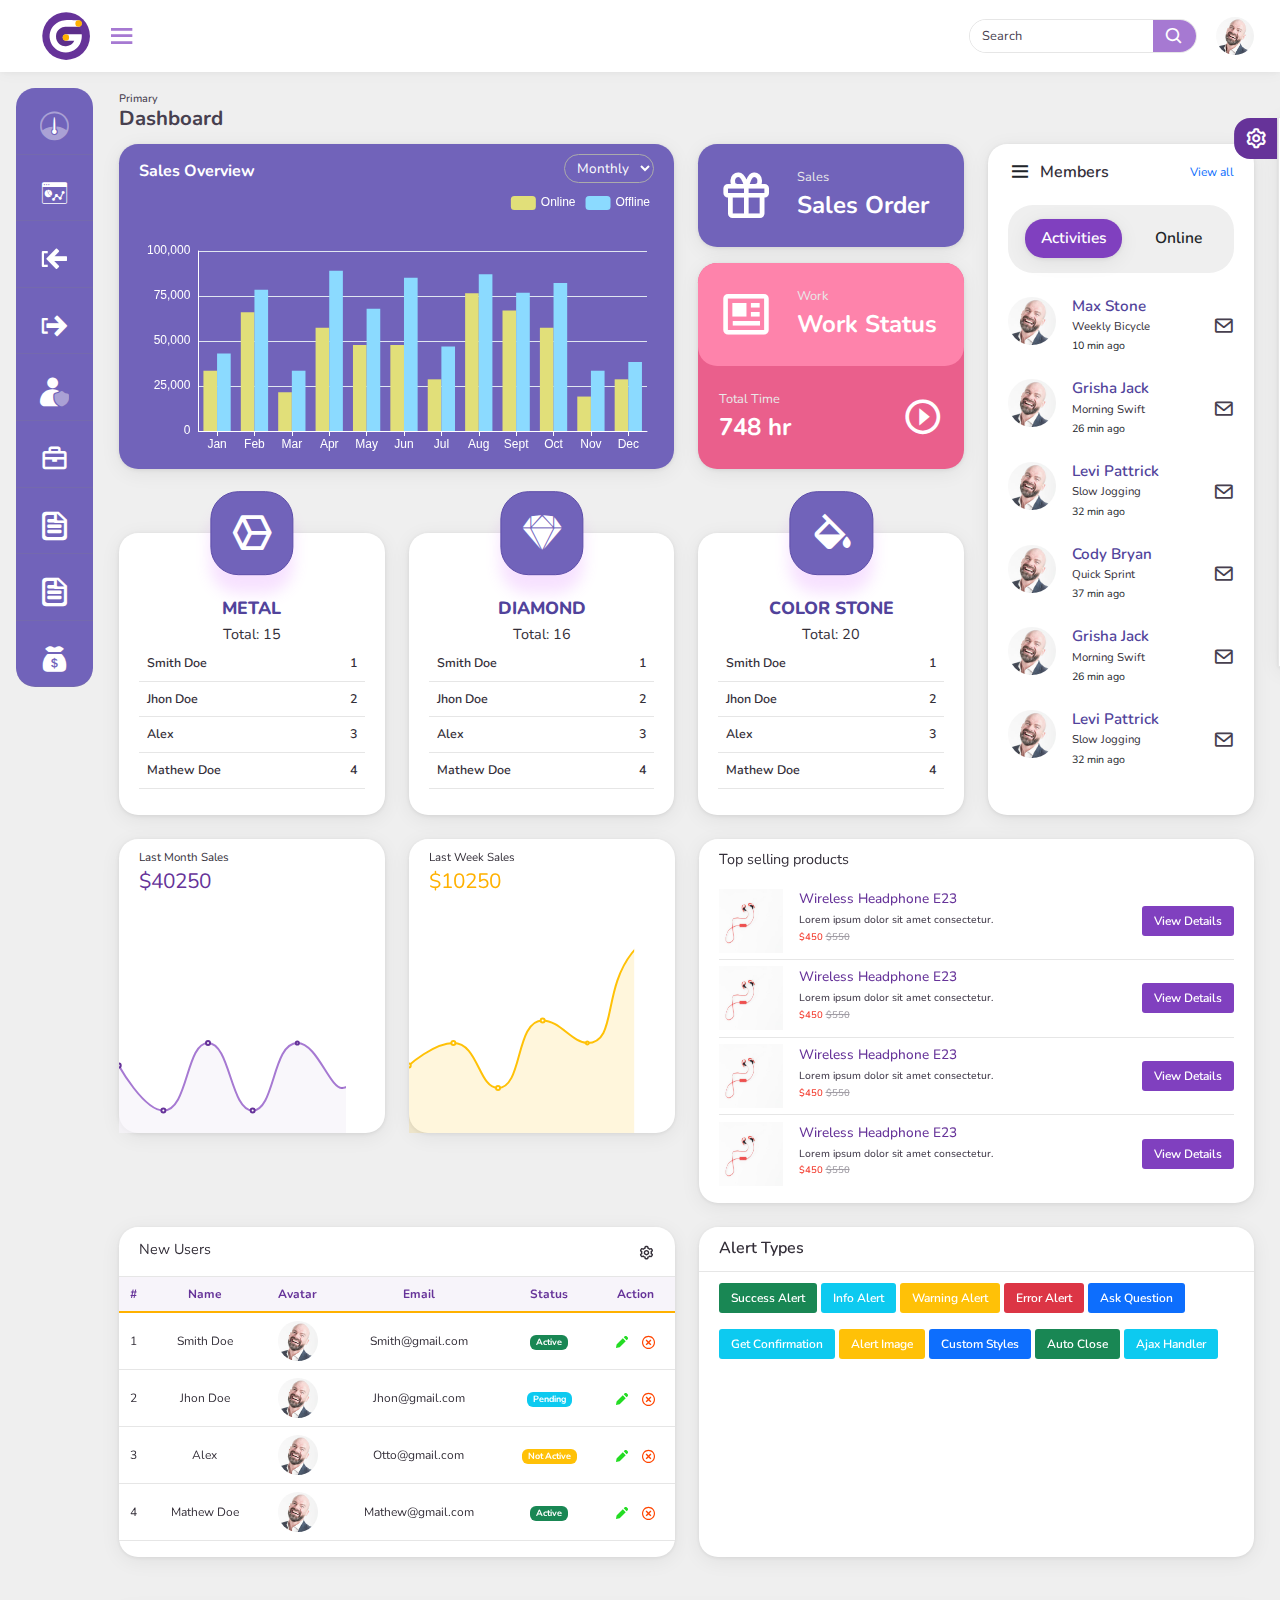
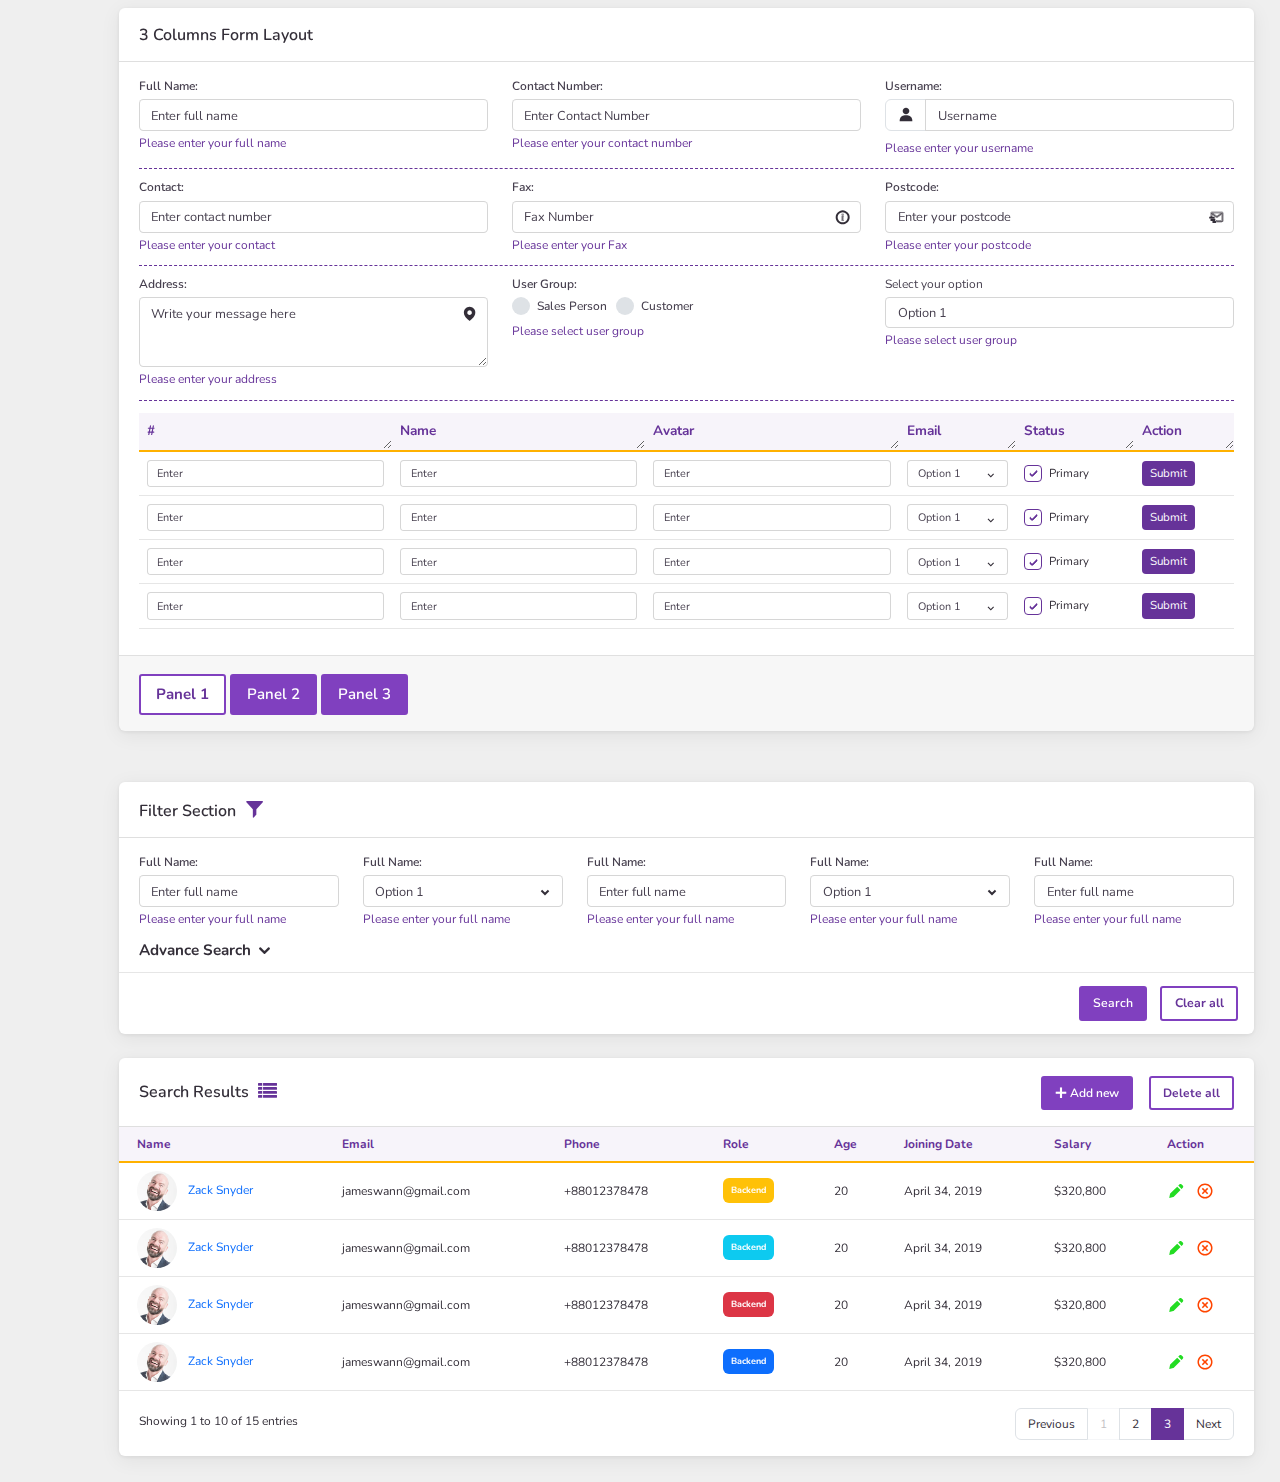
==== newDashboard.html @ 181213b6 "added new dashboard" ====
<!DOCTYPE html>
<html lang="en">
<head>
    <meta charset="UTF-8">
    <meta name="viewport" content="width=device-width, initial-scale=1.0">
    <link rel="stylesheet" href="./css/bootstrap.min.css">
    <link rel="stylesheet" type="text/css" href="./css/icofont/icofont.min.css">
    <link href='https://unpkg.com/boxicons@2.1.4/css/boxicons.min.css' rel='stylesheet'>
    <link href="https://fonts.googleapis.com/css?family=Nunito:300,400,400i,600,700,800,900" rel="stylesheet">
    <link rel="stylesheet" href="./css/colors.css">
    <link rel="stylesheet" href="./css/style.css">
    <link rel="stylesheet" href="./new/css/styles2.css">
    <link rel="stylesheet" href="./css/responsive.css"> 
    <link rel="stylesheet" href="./css/animation.css">
    <title>Dashboard</title>
</head>
<body class="dashboard">
    <header>
        <nav>
            <ul class="header-nav">
                <li>
                    <div class="toggler-box d-flex align-items-center">
                        <!-- <img class="brand-logo logo" src="img/logo.svg" alt="logo"> -->
                        <!-- <svg class="brand-logo logo" viewBox="0 0 400 400" fill="none" xmlns="http://www.w3.org/2000/svg">
                            <rect width="400" height="400" fill="var(--bg-secondary)"/>
                            <path d="M251.468 93.4881C279.468 102.191 295.468 134.655 298.968 149.488L254.468 158.488C246.468 124.488 209.135 122.321 191.468 125.488C176.135 126.655 144.868 141.788 142.468 192.988C140.068 244.188 165.135 265.655 177.968 269.988C210.368 285.588 244.135 268.488 256.968 257.988V229.488H206.468V192.988H301.968V279.988C268.968 314.988 173.468 332.488 128.468 284.988C83.4682 237.488 92.4682 149.488 128.468 114.988C164.468 80.4881 213.468 81.6772 251.468 93.4881Z" fill="var(--clr-primary)"/>
                        </svg> -->
                        <svg class="brand-logo logo" viewBox="0 0 148 148" fill="none" xmlns="http://www.w3.org/2000/svg">
                            <circle cx="74.38" cy="74.2227" r="73.4891" fill="var(--clr-primary)"/>
                            <circle cx="73.5556" cy="74.6983" r="49.105" fill="hsla(var(--hue), var(--sat), 36%)"/>
                            <path d="M112.189 25.1337L95.2884 25.1337C92.2248 25.1337 82.4456 24.6743 70.7797 25.1337C56.6587 25.6898 46.3554 31.9564 38.1805 39.8393C30.0057 47.7222 20.517 62.904 24.3125 84.363C28.108 105.822 45.1876 118.96 58.1797 122.61C71.1719 126.259 89.4194 127.135 107.667 110.785C122.265 97.7056 123.601 77.1291 122.445 68.4759H73.5166C70.5378 68.6066 64.4705 70.7027 64.0314 78.0415C63.5924 85.3804 70.1719 88.1001 73.5166 88.5426H99.5128C91.9502 104.011 77.9364 105.3 71.3681 105.3C61.4056 105.3 42.536 96.7496 43.2235 74.5777C43.911 52.4057 62.273 45.7169 71.3681 45.144H112.189C115.626 45.2872 122.501 43.5971 122.501 35.6908C122.501 27.7845 115.626 25.2053 112.189 25.1337Z" fill="white"/>
                            <circle cx="112.918" cy="35.1902" r="10" fill="#FFB100"/>
                            <circle cx="73.5556" cy="78.5115" r="10" fill="#FFB100"/>
                        </svg>
                        <span id="menu-toggler"><i class='bx bx-menu'></i></span>
                    </div>
                </li>
                <!-- <li class="d-none d-md-block">
                    <div class="dropdown">
                        <a class="btn btn-secondary btn-sm dropdown-toggle bg-transparent border-0" href="#" id="dropdownLink" data-bs-toggle="dropdown" aria-expanded="false">Mega menu</a>
                        <div class="dropdown-menu" aria-labelledby="dropdownLink">
                            <a href="#" class="dropdown-item">First item</a>
                            <a href="#" class="dropdown-item">Second item</a>
                            <a href="#" class="dropdown-item">Third item</a>
                        </div>
                    </div>
                </li> -->
                <li class="d-none d-md-block ms-auto">
                    <div class="input-group header-search">
                        <input type="text" class="form-control border-0" placeholder="Search" aria-label="Amount (to nearest dollar)">
                        <button class="input-group-text border-0"><i class='bx bx-search'></i></button>
                    </div>
                </li>
                <!-- <li>
                    <a class="h-pill" href="#"><i class='bx bx-cross'></i></a>
                </li>
                <li>
                    <a class="h-pill" href="#"><i class='bx bx-box'></i></a>
                </li>
                <li>
                    <a class="h-pill position-relative" href="#">
                        <i class='bx bx-bell'>
                            <span id="cart-badge" class="position-absolute top-0 start-100 translate-middle badge rounded-pill" style="font-size: 0.55em; font-family: 'Nunito'; background: #e44dff; display: block;">2</span>
                        </i>
                    </a>
                </li> -->
                <li>
                    <div class="dropdown user-dropdown">
                        <a href="#" id="dropdownLink" data-bs-toggle="dropdown" aria-expanded="false"><img src="./img/user.jpg" alt="user"></a>
                        <div class="dropdown-menu" aria-labelledby="dropdownLink">
                            <a href="#" class="dropdown-item">First item</a>
                            <a href="#" class="dropdown-item">Second item</a>
                            <a href="#" class="dropdown-item">Third item</a>
                        </div>
                    </div>
                </li>
            </ul>
        </nav>
    </header>

    <div class="overlay" id="overlay"></div>

    <sidebar class="sidebar">
        <ul class="side-menu active" id="side-menu">
            <li side-parent="1">
                <i class="icofont-duotone icofont-dashboard"></i><span> Dashboard</span>
            </li>
            <li side-parent="2">
                <i class="icofont-dashboard-web"></i><span> Masters</span>
            </li>
            <li side-parent="3">
                <i class="icofont-sign-in" style='transform: rotateY(180deg);'></i><span> Inward</span>
            </li>
            <li side-parent="4">
                <i class="icofont-sign-out"></i><span> Outward</span>
            </li>
            <li side-parent="5">
                <i class="icofont-duotone icofont-privacy"></i><span> Accounts</span>
            </li>
            <li side-parent="6">
                <i class='bx bx-briefcase'></i><span> Inventory</span>
            </li>
            <li side-parent="7">
                <i class="icofont-ui-file"></i><span> Reports</span>
            </li>
            <li side-parent="7">
                <i class="icofont-ui-file"></i><span> Reports</span>
            </li>
            <li side-parent="8">
                <i class="icofont-money"></i><span> GSTR</span>
            </li>
        </ul>

        <ul class="nested-side-menu" id="nested-side-menu">
            <li side-child="1">
                <ul>
                    <li><i class='bx bx-bell'></i> <span>Alerts</span></li>
                    <li><i class='bx bx-bell'></i> <span>Alerts</span></li>
                    <li><i class='bx bx-bell'></i> <span>Alerts</span></li>
                    <li><i class='bx bx-bell'></i> <span>Alerts</span></li>
                    <li><i class='bx bx-bell'></i> <span>Alerts</span></li>
                    <li><i class='bx bx-bell'></i> <span>Alerts</span></li>
                </ul>
            </li>
            <li side-child="2">
                <ul>
                    <li><i class='bx bx-bell'></i> <span>Designs</span></li>
                    <li><i class='bx bx-bell'></i> <span>Alerts</span></li>
                    <li><i class='bx bx-bell'></i> <span>Alerts</span></li>
                    <li><i class='bx bx-bell'></i> <span>Alerts</span></li>
                    <li><i class='bx bx-bell'></i> <span>Alerts</span></li>
                    <li><i class='bx bx-bell'></i> <span>Alerts</span></li>
                </ul>
            </li>
            <li side-child="3">
                <ul>
                    <li><a href="#"><i class="icofont-listing-box"></i></a><a href="/Inwards/NewPurchase"> <span>Purchase Bill</span></a> <i class='menu-toggler bx bxs-down-arrow'></i></li>
                    <div class="menu-wrapper">
                        <ul>
                            <li><i class='bx bxs-certification'></i> <span>Level 2</span></li>
                            <li><i class='bx bxs-certification'></i> <span>Level 2</span> <i class='menu-toggler bx bxs-down-arrow'></i></li>
                            <div class="menu-wrapper">
                                <ul>
                                    <li><i class='bx bxs-certification'></i> <span>Level 3</span></li>
                                    <li><i class='bx bxs-certification'></i> <span>Level 3</span></li>
                                </ul>
                            </div>
                            <li><i class='bx bxs-certification'></i> <span>Level 2</span></li>
                        </ul>
                    </div>
                    <li><i class='bx bxs-certification'></i> <span>Alerts</span></li>
                    <li><i class='bx bxs-certification'></i> <span>Alerts</span></li>
                    <li><i class='bx bxs-certification'></i> <span>Alerts</span></li>
                    <li><i class='bx bxs-certification'></i> <span>Alerts</span> <i class='menu-toggler bx bxs-down-arrow'></i></li>
                    <div class="menu-wrapper">
                        <ul>
                            <li><i class='bx bxs-certification'></i> <span>Level 2</span></li>
                            <li><i class='bx bxs-certification'></i> <span>Level 2</span> <i class='menu-toggler bx bxs-down-arrow'></i></li>
                            <div class="menu-wrapper">
                                <ul>
                                    <li><i class='bx bxs-certification'></i> <span>Level 3</span></li>
                                    <li><i class='bx bxs-certification'></i> <span>Level 3</span></li>
                                </ul>
                            </div>
                        </ul>
                    </div>
                    <li><i class='bx bxs-certification'></i> <span>Alerts</span></li>
                </ul>
            </li>
            <li side-child="4">
                <ul>
                    <li><i class='bx bx-bell'></i> <span>Alerts</span></li>
                    <li><i class='bx bx-bell'></i> <span>Alerts</span></li>
                    <li><i class='bx bx-bell'></i> <span>Alerts</span></li>
                    <li><i class='bx bx-bell'></i> <span>Alerts</span></li>
                    <li><i class='bx bx-bell'></i> <span>Alerts</span></li>
                    <li><i class='bx bx-bell'></i> <span>Alerts</span></li>
                </ul>
            </li>
            <li side-child="5">
                <ul>
                    <li><i class='bx bx-bell'></i> <span>Alerts</span></li>
                    <li><i class='bx bx-bell'></i> <span>Alerts</span></li>
                    <li><i class='bx bx-bell'></i> <span>Alerts</span></li>
                    <li><i class='bx bx-bell'></i> <span>Alerts</span></li>
                    <li><i class='bx bx-bell'></i> <span>Alerts</span></li>
                    <li><i class='bx bx-bell'></i> <span>Alerts</span></li>
                </ul>
            </li>
            <li side-child="6">
                <ul>
                    <li><i class='bx bx-bell'></i> <span>Alerts</span></li>
                    <li><i class='bx bx-bell'></i> <span>Alerts</span></li>
                    <li><i class='bx bx-bell'></i> <span>Alerts</span></li>
                    <li><i class='bx bx-bell'></i> <span>Alerts</span></li>
                    <li><i class='bx bx-bell'></i> <span>Alerts</span></li>
                    <li><i class='bx bx-bell'></i> <span>Alerts</span></li>
                </ul>
            </li>
            <li side-child="7">
                <ul>
                    <li><i class='bx bx-bell'></i> <span>Alerts</span></li>
                    <li><i class='bx bx-bell'></i> <span>Alerts</span></li>
                    <li><i class='bx bx-bell'></i> <span>Alerts</span></li>
                    <li><i class='bx bx-bell'></i> <span>Alerts</span></li>
                    <li><i class='bx bx-bell'></i> <span>Alerts</span></li>
                    <li><i class='bx bx-bell'></i> <span>Alerts</span></li>
                </ul>
            </li>
            <li side-child="8">
                <ul>
                    <li><i class='bx bx-bell'></i> <span>Alerts</span></li>
                    <li><i class='bx bx-bell'></i> <span>Alerts</span></li>
                    <li><i class='bx bx-bell'></i> <span>Alerts</span></li>
                    <li><i class='bx bx-bell'></i> <span>Alerts</span></li>
                    <li><i class='bx bx-bell'></i> <span>Alerts</span></li>
                    <li><i class='bx bx-bell'></i> <span>Alerts</span></li>
                </ul>
            </li>
        </ul>
    </sidebar>

    <main id="main-content-wrapper">
        <section id="home" class="home">
            <div class="heading heading--float">
                <h5>Primary</h5>
                <h2>Dashboard</h2>
            </div>
            <div class="row chart-row-1 gy-3">
                <div class="col-12 col-md-9">
                    <div class="row gy-3">
                        <div class="col-12 col-md-8">
                            <div class="card border-0 card-dark h-100">
                                <div class="card-body">
                                    <div class="chart-label d-flex justify-content-between mb-2 align-items-end">
                                        <p class="chart-title">Sales Overview</p>
                                        <select class="select-1" name="chart-period" id="">
                                            <option value="monthly">Monthly</option>
                                            <option value="weekly">Weekly</option>
                                            <option value="yearly">Yearly</option>
                                        </select>
                                    </div>
                                    <div id="eChartBar" style="height: 260px;"></div>
                                </div>
                            </div>
                        </div>
                        <div class="col-12 col-md-4 summary summary-dark">
                            <div class="card">
                                <div class="card-body d-flex align-items-center">
                                    <i class='bx bx-gift'></i>
                                    <div class="content ms-4">
                                        <p class="mb-0">Sales</p>
                                        <p class="mb-0">Sales Order</p>
                                    </div>
                                </div>
                            </div>
                            <div class="card mt-3 collapseble-card">
                                <div class="card-body d-flex align-items-center top-section">
                                    <i class='bx bx-news'></i>
                                    <div class="content ms-4">
                                        <p class="mb-0">Work</p>
                                        <p class="mb-0">Work Status</p>
                                    </div>
                                </div>
                                <div class="card-body d-flex align-items-center drop-card">
                                    <div class="content d-flex justify-content-between align-items-center w-100">
                                        <div class="">
                                            <p class="mb-0">Total Time</p>
                                            <p class="mb-0">748 hr</p>
                                        </div>
                                        <i class='bx bx-caret-right-circle' style="font-size: 2.6em"></i>
                                    </div>
                                </div>
                            </div>
                        </div>
                        <div class="col-12 col-md-4 text-center">
                            <div class="card border-0 card-type-1">
                                <div class="card-body">
                                    <i class='bx bx-cube-alt icon-type-1 float-center'></i>
                                    <!-- <i class='bx bx-test-tube icon-type-1 float-center'></i> -->
                                    <h3 class="card-title">METAL</h3>
                                    <p class="chart-title text-center">Total: 15</p>
                                    <div class="table-responsive">
                                        <table class="table user_table text-start mb-0" id="draggable-table">           
                                            <tbody>
                                                <tr>
                                                    <td>Smith Doe</td>
                                                    <td class="text-end">1</td>
                                                </tr>
                                                <tr>
                                                    <td>Jhon Doe</td>
                                                    <td class="text-end">2</td>
                                                </tr>
                                                <tr>
                                                    <td>Alex</td>
                                                    <td class="text-end">3</td>
                                                </tr>
            
                                                <tr>
                                                    <td>Mathew Doe</td>
                                                    <td class="text-end">4</td>
                                                </tr>
                                            </tbody>
                                        </table>
                                    </div>
                                </div>
                            </div>
                        </div>
                        <div class="col-12 col-md-4">
                            <div class="card border-0 card-type-1">
                                <div class="card-body">
                                    <i class='bx bxl-sketch icon-type-1 float-center'></i>
                                    <!-- <i class='bx bxs-capsule icon-type-1 float-center'></i> -->
                                    <h3 class="card-title">DIAMOND</h3>
                                    <p class="chart-title text-center">Total: 16</p>
                                    <div class="table-responsive">
                                        <table class="table user_table text-start mb-0" id="draggable-table">           
                                            <tbody>
                                                <tr>
                                                    <td>Smith Doe</td>
                                                    <td class="text-end">1</td>
                                                </tr>
                                                <tr>
                                                    <td>Jhon Doe</td>
                                                    <td class="text-end">2</td>
                                                </tr>
                                                <tr>
                                                    <td>Alex</td>
                                                    <td class="text-end">3</td>
                                                </tr>
            
                                                <tr>
                                                    <td>Mathew Doe</td>
                                                    <td class="text-end">4</td>
                                                </tr>
                                            </tbody>
                                        </table>
                                    </div>
                                </div>
                            </div>
                        </div>
                        <div class="col-12 col-md-4">
                            <div class="card border-0 card-type-1">
                                <div class="card-body">
                                    <i class='bx bxs-color-fill icon-type-1 float-center'></i>
                                    <!-- <i class='bx bxs-user-plus icon-type-1 float-center'></i> -->
                                    <h3 class="card-title">COLOR STONE</h3>
                                    <p class="chart-title text-center">Total: 20</p>
                                    <div class="table-responsive">
                                        <table class="table user_table text-start mb-0" id="draggable-table">           
                                            <tbody>
                                                <tr>
                                                    <td>Smith Doe</td>
                                                    <td class="text-end">1</td>
                                                </tr>
                                                <tr>
                                                    <td>Jhon Doe</td>
                                                    <td class="text-end">2</td>
                                                </tr>
                                                <tr>
                                                    <td>Alex</td>
                                                    <td class="text-end">3</td>
                                                </tr>
            
                                                <tr>
                                                    <td>Mathew Doe</td>
                                                    <td class="text-end">4</td>
                                                </tr>
                                            </tbody>
                                        </table>
                                    </div>
                                </div>
                            </div>
                        </div>
                    </div>
                </div>

                <div class="col-12 col-md-3">
                    <div class="card border-0 users-list h-100">
                        <div class="card-body">
                            <div class="sec-toggler">
                                <i class='bx bx-menu'></i>
                                <p class="chart-title">Members</p>
                                <span class="chart-title"><a href="./index.html">View all</a></span>
                            </div> 
                            <div class="tab-toggler">
                                <button class="controlled-btn border-0 active">Activities</button>
                                <button class="controlled-btn border-0 bg-transparent text-dark">Online</button>
                            </div>  
                            <ul class="list-unstyled mb-0">
                                <li>
                                    <div class="list-card">
                                        <img class="rounded-circle m-0 avatar-sm-table " src="./img/user.jpg" alt="user">
                                        <div>
                                            <h4>Max Stone</h4>
                                            <p>Weekly Bicycle</p>
                                            <span>10 min ago</span>
                                        </div>
                                        <i class='bx bx-envelope ms-auto my-auto'></i>
                                    </div>
                                </li>
                                <li>
                                    <div class="list-card">
                                        <img class="rounded-circle m-0 avatar-sm-table " src="./img/user.jpg" alt="user">
                                        <div>
                                            <h4>Grisha Jack</h4>
                                            <p>Morning Swift</p>
                                            <span>26 min ago</span>
                                        </div>
                                        <i class='bx bx-envelope ms-auto my-auto'></i>
                                    </div>
                                </li>
                                <li>
                                    <div class="list-card">
                                        <img class="rounded-circle m-0 avatar-sm-table " src="./img/user.jpg" alt="user">
                                        <div>
                                            <h4>Levi Pattrick</h4>
                                            <p>Slow Jogging</p>
                                            <span>32 min ago</span>
                                        </div>
                                        <i class='bx bx-envelope ms-auto my-auto'></i>
                                    </div>
                                </li>
                                <li>
                                    <div class="list-card">
                                        <img class="rounded-circle m-0 avatar-sm-table " src="./img/user.jpg" alt="user">
                                        <div>
                                            <h4>Cody Bryan</h4>
                                            <p>Quick Sprint</p>
                                            <span>37 min ago</span>
                                        </div>
                                        <i class='bx bx-envelope ms-auto my-auto'></i>
                                    </div>
                                </li>
                                <li>
                                    <div class="list-card">
                                        <img class="rounded-circle m-0 avatar-sm-table " src="./img/user.jpg" alt="user">
                                        <div>
                                            <h4>Grisha Jack</h4>
                                            <p>Morning Swift</p>
                                            <span>26 min ago</span>
                                        </div>
                                        <i class='bx bx-envelope ms-auto my-auto'></i>
                                    </div>
                                </li>
                                <li>
                                    <div class="list-card">
                                        <img class="rounded-circle m-0 avatar-sm-table " src="./img/user.jpg" alt="user">
                                        <div>
                                            <h4>Levi Pattrick</h4>
                                            <p>Slow Jogging</p>
                                            <span>32 min ago</span>
                                        </div>
                                        <i class='bx bx-envelope ms-auto my-auto'></i>
                                    </div>
                                </li>
                            </ul>                         
                        </div>
                    </div>
                </div>
            </div>

            <div class="row chart-row-2 pt-3 pt-lg-4 gy-3">
                <div class="col-12 col-md-6">
                    <div class="row gy-3">
                        <div class="col-12 col-md-6">
                            <div class="card border-0 eChart">
                                <div class="card-body">
                                    <p class="mb-0">Last Month Sales</p>
                                    <p style="color: var(--clr-primary)" class="mb-0">$40250</p>
                                </div>
                                <div class="cart-box">
                                    <!-- <svg viewBox="0 0 305 236" fill="none" xmlns="http://www.w3.org/2000/svg">
                                        <rect x="1" fill="var(--bg-secondary)"/>
                                        <path d="M74 173.5C52.8 141.1 16.5 162.667 1 177.5V235.5H304.5V54C282.9 54 263.167 67.6667 256 74.5C242.8 82.5 231.167 115.167 227 130.5C221.167 146.833 203.1 172.6 177.5 145C151.9 117.4 130.5 156.5 123 179.5C105.4 217.5 83 191.333 74 173.5Z" fill="var(--bg-tertiary)"/>
                                        <path d="M1 177.5C16.5 162.667 52.8 141.1 74 173.5C83 191.333 105.4 217.5 123 179.5C130.5 156.5 151.9 117.4 177.5 145C203.1 172.6 221.167 146.833 227 130.5C231.167 115.167 242.8 82.5 256 74.5C263.167 67.6667 282.9 54 304.5 54" stroke="hsla(var(--hue), var(--sat), 65%)" stroke-width="2"/>
                                        <circle cx="51.5" cy="157" r="3.5" fill="var(--clr-primary)"/>
                                        <circle cx="102.5" cy="199" r="3.5" fill="var(--clr-primary)"/>
                                        <circle cx="154.5" cy="136" r="3.5" fill="var(--clr-primary)"/>
                                        <circle cx="205.5" cy="156" r="3.5" fill="var(--clr-primary)"/>
                                        <circle cx="256.5" cy="74" r="3.5" fill="var(--clr-primary)"/>
                                    </svg> -->
                                    <div id="line-chart-1" style="width: 100%;height:225px;"></div>
                                </div>
                            </div>
                        </div>
                        <div class="col-12 col-md-6">
                            <div class="card border-0 eChart">
                                <div class="card-body">
                                    <p class="mb-0">Last Week Sales</p>
                                    <p class="mb-0" style="color: var(--clr-secondary);">$10250</p>
                                </div>
                                <div class="cart-box">
                                    <!-- <svg viewBox="0 0 305 236" fill="none" xmlns="http://www.w3.org/2000/svg">
                                        <rect x="1" fill="var(--bg-secondary)"/>
                                        <path d="M74 173.5C52.8 141.1 16.5 162.667 1 177.5V235.5H304.5V54C282.9 54 263.167 67.6667 256 74.5C242.8 82.5 231.167 115.167 227 130.5C221.167 146.833 203.1 172.6 177.5 145C151.9 117.4 130.5 156.5 123 179.5C105.4 217.5 83 191.333 74 173.5Z" fill="var(--bg-tertiary)"/>
                                        <path d="M1 177.5C16.5 162.667 52.8 141.1 74 173.5C83 191.333 105.4 217.5 123 179.5C130.5 156.5 151.9 117.4 177.5 145C203.1 172.6 221.167 146.833 227 130.5C231.167 115.167 242.8 82.5 256 74.5C263.167 67.6667 282.9 54 304.5 54" stroke="hsla(var(--hue), var(--sat), 65%)" stroke-width="2"/>
                                        <circle cx="51.5" cy="157" r="3.5" fill="var(--clr-primary)"/>
                                        <circle cx="102.5" cy="199" r="3.5" fill="var(--clr-primary)"/>
                                        <circle cx="154.5" cy="136" r="3.5" fill="var(--clr-primary)"/>
                                        <circle cx="205.5" cy="156" r="3.5" fill="var(--clr-primary)"/>
                                        <circle cx="256.5" cy="74" r="3.5" fill="var(--clr-primary)"/>
                                    </svg> -->
                                    <div id="line-chart-2" style="width: 100%;height:225px;"></div>
                                </div>
                            </div>
                        </div>
                    </div>
                </div>
                <div class="col-12 col-md-6">
                    <div class="card border-0 products-chart">
                        <div class="card-body">
                            <p style="margin-bottom: 0.8em;">Top selling products</p>
                            <div>
                                <ul class="list-inline mb-0 overflow-auto">
                                    <li>
                                        <div>
                                            <img src="./img/headphone-4.jpg" alt="headphone">
                                            <div>
                                                <h5>Wireless Headphone E23</h5>
                                                <h6>Lorem ipsum dolor sit amet consectetur.</h6>
                                                <p>$450 <span class="text-decoration-line-through">$550</span></p>
                                            </div>
                                        </div>
                                        <button class="controlled-btn border-0" type="button">View Details</button>
                                    </li>
                                    <li> 
                                        <div>
                                            <img src="./img/headphone-4.jpg" alt="headphone">
                                            <div>
                                                <h5>Wireless Headphone E23</h5>
                                                <h6>Lorem ipsum dolor sit amet consectetur.</h6>
                                                <p>$450 <span class="text-decoration-line-through">$550</span></p>
                                            </div>
                                        </div>
                                        <button class="controlled-btn border-0" type="button">View Details</button>
                                    </li>
                                    <li>
                                        <div>
                                            <img src="./img/headphone-4.jpg" alt="headphone">
                                            <div>
                                                <h5>Wireless Headphone E23</h5>
                                                <h6>Lorem ipsum dolor sit amet consectetur.</h6>
                                                <p>$450 <span class="text-decoration-line-through">$550</span></p>
                                            </div>
                                        </div>
                                        <button class="controlled-btn border-0" type="button">View Details</button>
                                    </li>
                                    <li>
                                        <div>
                                            <img src="./img/headphone-4.jpg" alt="headphone">
                                            <div>
                                                <h5>Wireless Headphone E23</h5>
                                                <h6>Lorem ipsum dolor sit amet consectetur.</h6>
                                                <p>$450 <span class="text-decoration-line-through">$550</span></p>
                                            </div>
                                        </div>
                                        <button class="controlled-btn border-0" type="button">View Details</button>
                                    </li>
                                </ul>
                            </div>
                        </div>
                    </div>
                </div>
            </div>
            <div class="row chart-row-3 pt-3 pt-lg-4 gy-3">
                <div class="col-12 col-md-6">
                    <div class="card border-0 user-table-card">
                        <div class="card-header bg-transparent">
                            <p class="mb-0">New Users</p>
                            <div class="dropdown">
                                <a href="#" id="user_table_dropdown" data-bs-toggle="dropdown" aria-expanded="false"><i class='bx bx-cog align-middle'></i></a>
                                <div class="dropdown-menu" aria-labelledby="user_table_dropdown">
                                    <a href="#" class="dropdown-item">Add new user</a>
                                    <a href="#" class="dropdown-item">View all user</a>
                                    <a href="#" class="dropdown-item">Something else here</a>
                                </div>
                            </div>
                        </div>
                        <div class="table-responsive">
                            <table class="table user_table" id="draggable-table">
                                <thead>
                                    <tr>
                                        <th draggable="true" scope="col">#</th>
                                        <th draggable="true" scope="col">Name</th>
                                        <th draggable="true" scope="col">Avatar</th>
                                        <th draggable="true" scope="col">Email</th>
                                        <th draggable="true" scope="col">Status</th>
                                        <th draggable="true" scope="col">Action</th>
                                    </tr>
                                </thead>
                                <script>
                                    var dragCol = null;
                                    function handleDragStart(e) {
                                        dragCol = this;
                                        e.dataTransfer.efferAllowed = 'move';
                                        e.dataTransfer.setData('text/html', this.outerHTML);
                                    }
                                    function handleDragOver(e) {
                                        if (e.preventDefault) {
                                            e.preventDefault();
                                        }
                                        e.dataTransfer.dropEffect = 'move';
                                        return false;
                                    }
                                    function handleDrop(e) {
                                        if (e.stopPropagation) {
                                            e.stopPropagation();
                                        }
                                        if (dragCol !== this) {
                                            var sourceIndex = Array.from(dragCol.parentNode.children).indexOf(dragCol);
                                            var targetIndex = Array.from(this.parentNode.children).indexOf(this);
                                            var table = document.getElementById('draggable-table');
                                            var rows = table.rows;
                                            for (var i=0; i<rows.length; i++) {
                                                var sourceCell = rows[i].cells[sourceIndex];
                                                var targetCell = rows[i].cells[targetIndex];
                                                var tempHTML = sourceCell.innerHTML;
                                                sourceCell.innerHTML = targetCell.innerHTML;
                                                targetCell.innerHTML = tempHTML;
                                            }
                                        }
                                        return false;
                                    }
                                    var cols = document.querySelectorAll('#draggable-table th');
                                    console.log(cols);
                                    [].forEach.call(cols, function(col) {
                                        col.addEventListener('dragstart', handleDragStart, false);
                                        col.addEventListener('dragover', handleDragOver, false);
                                        col.addEventListener('drop', handleDrop, false);
                                    })
                                </script>

                                <tbody>
                                    <tr>
                                        <td>1</td>
                                        <td>Smith Doe</td>
                                        <td>

                                            <img class="rounded-circle m-0 avatar-sm-table " src="./img/user.jpg" alt="user">

                                        </td>

                                        <td>Smith@gmail.com</td>
                                        <td><span class="badge bg-success">Active</span></td>
                                        <td>
                                            <i class='bx bxs-pencil me-2' style="color: #23dc23;"></i>
                                            <i class='bx bx-x-circle' style="color: orangered;"></i>
                                        </td>
                                    </tr>
                                    <tr>
                                        <td>2</td>
                                        <td>Jhon Doe</td>
                                        <td>

                                            <img class="rounded-circle m-0 avatar-sm-table " src="./img/user.jpg" alt="user">

                                        </td>

                                        <td>Jhon@gmail.com</td>
                                        <td><span class="badge bg-info">Pending</span></td>
                                        <td>
                                            <i class='bx bxs-pencil me-2' style="color: #23dc23;"></i>
                                            <i class='bx bx-x-circle' style="color: orangered;"></i>
                                        </td>
                                    </tr>
                                    <tr>
                                        <td>3</td>
                                        <td>Alex</td>
                                        <td>

                                            <img class="rounded-circle m-0 avatar-sm-table " src="./img/user.jpg" alt="user">

                                        </td>

                                        <td>Otto@gmail.com</td>
                                        <td><span class="badge bg-warning">Not Active</span></td>
                                        <td>
                                            <i class='bx bxs-pencil me-2' style="color: #23dc23;"></i>
                                            <i class='bx bx-x-circle' style="color: orangered;"></i>
                                        </td>
                                    </tr>

                                    <tr>
                                        <td>4</td>
                                        <td>Mathew Doe</td>
                                        <td>

                                            <img class="rounded-circle m-0 avatar-sm-table " src="./img/user.jpg" alt="user">

                                        </td>

                                        <td>Mathew@gmail.com</td>
                                        <td><span class="badge bg-success">Active</span></td>
                                        <td>
                                            <i class='bx bxs-pencil me-2' style="color: #23dc23;"></i>
                                            <i class='bx bx-x-circle' style="color: orangered;"></i>
                                        </td>
                                    </tr>
                                </tbody>
                            </table>
                        </div>
                    </div>
                </div>
                <div class="col-12 col-md-6">
                    <div class="card h-100">
                        <div class="card-header bg-transparent">
                            <h3 class="card-title">Alert Types</h3>
                        </div>
                        <div class="card-body">
                            <button type="button" class="controlled-btn bg-success btn-block border-0 mb-3" id="alert-success">Success Alert</button>
                            <button type="button" class="controlled-btn bg-info btn-block border-0 mb-3" id="alert-info">Info Alert</button>
                            <button type="button" class="controlled-btn bg-warning btn-block border-0 mb-3" id="alert-warning">Warning Alert</button>
                            <button type="button" class="controlled-btn bg-danger btn-block border-0 mb-3" id="alert-error">Error Alert</button>
                            <button type="button" class="controlled-btn bg-primary btn-block border-0 mb-3" id="alert-question">Ask Question</button>
                            <button type="button" class="controlled-btn bg-info btn-block border-0 mb-3" id="alert-confirm">Get Confirmation</button>
                            <button type="button" class="controlled-btn bg-warning btn-block border-0 mb-3" id="alert-img">Alert Image</button>
                            <button type="button" class="controlled-btn bg-primary btn-block border-0 mb-3" id="alert-custom-styles">Custom Styles</button>
                            <button type="button" class="controlled-btn bg-success btn-block border-0 mb-3" id="alert-auto-close">Auto Close</button>
                            <button type="button" class="controlled-btn bg-info btn-block border-0 mb-3" id="alert-input-box">Ajax Handler</button>
                        </div>
                    </div>
                </div>
            </div>
        </section>
        <section>
            <div class="row user-form">
                <div class="col-12">
                    <div class="card">
                        <div class="card-header bg-transparent">
                            <h3 class="card-title"> 3 Columns Form Layout</h3>
                        </div>
                        <div class="card-body">
                            <form action="">
                                <div class="row form-row">
                                    <div class="form-group col-md-4">
                                        <label for="inputtext11" class="ul-form__label">Full Name:</label>
                                        <input type="text" class="form-control" id="inputtext11" placeholder="Enter full name">
                                        <small id="passwordHelpBlock" class="ul-form__text form-text ">
                                            Please enter your full name
                                        </small>
                                    </div>
                                    <div class="form-group col-md-4">
                                        <label for="inputEmail12" class="ul-form__label">Contact Number:</label>
                                        <input type="text" class="form-control" id="inputEmail12" placeholder="Enter Contact Number">
                                        <small id="passwordHelpBlock" class="ul-form__text form-text ">
                                            Please enter your contact number
                                        </small>
                                    </div>

                                    <div class="form-group col-md-4">
                                        <label for="inputEmail13" class="ul-form__label">Username:</label>
                                        <div class="input-group mb-2">
                                            <div class="input-group-prepend">
                                                <div class="input-group-text bg-transparent">
                                                    <i class='bx bxs-user'></i>
                                                </div>
                                            </div>
                                            <input type="text" class="form-control" id="inlineFormInputGroup" placeholder="Username">
                                        </div>
                                        <small id="passwordHelpBlock" class="ul-form__text form-text ">
                                            Please enter your username
                                        </small>
                                    </div>
                                </div>
                                <div class="custom-separator"></div>
                                <div class="row form-row">
                                    <div class="form-group col-md-4">
                                        <label for="inputtext14" class="ul-form__label">Contact:</label>
                                        <input type="text" class="form-control" id="inputtext14" placeholder="Enter contact number ">
                                        <small id="passwordHelpBlock" class="ul-form__text form-text ">
                                            Please enter your contact
                                        </small>
                                    </div>
                                    <div class="form-group col-md-4">
                                        <label for="inputEmail15" class="ul-form__label">Fax:</label>
                                        <div class="input-right-icon">
                                            <input type="text" class="form-control" id="inputEmail15" placeholder="Fax Number">
                                            <span class="span-right-input-icon">
                                                <i class='bx bx-info-circle'></i>
                                            </span>
                                        </div>
                                        <small id="passwordHelpBlock" class="ul-form__text form-text ">
                                            Please enter your Fax
                                        </small>
                                    </div>
                                    <div class="form-group col-md-4 mr-2">
                                        <label for="inputEmail17" class="ul-form__label">Postcode:</label>
                                        <div class="input-right-icon">
                                            <input type="text" class="form-control" id="inputEmail17" placeholder="Enter your postcode">
                                            <span class="span-right-input-icon">
                                                <i class='bx bx-mail-send'></i>
                                            </span>
                                        </div>
                                        <small id="passwordHelpBlock" class="ul-form__text form-text ">
                                            Please enter your postcode
                                        </small>
                                    </div>
                                </div>
                                <div class="custom-separator"></div>
                                <div class="row form-row">
                                    <div class="form-group col-md-4">
                                        <label for="inputEmail16" class="ul-form__label">Address:</label>
                                        <div class="input-right-icon">
                                            <textarea class="form-control" placeholder="Write your message here" rows="3" aria-label="Message" aria-describedby="textarea"></textarea>
                                            <span class="span-right-input-icon" style="top: 27%">
                                                <i class='bx bxs-map'></i>
                                            </span>
                                        </div>
                                        <small id="passwordHelpBlock" class="ul-form__text form-text ">
                                            Please enter your address
                                        </small>
                                    </div>
                                    <div class="form-group col-md-4 ">
                                        <label for="inputEmail18" class="ul-form__label">User Group:</label>
                                        <div class="ul-form__radio-inline">
                                            <label class=" ul-radio__position radio radio-primary form-check-inline">
                                                <input type="radio" name="radio" value="0">
                                                <span class="ul-form__radio-font">Sales Person</span>
                                                <span class="checkmark"></span>
                                            </label>
                                            <label class="ul-radio__position radio radio-primary">
                                                <input type="radio" name="radio" value="0">
                                                <span class="ul-form__radio-font">Customer</span>
                                                <span class="checkmark"></span>
                                            </label>
                                        </div>
                                        <small id="passwordHelpBlock" class="ul-form__text form-text ">
                                            Please select user group
                                        </small>
                                    </div>
                                    <div class="form-group col-md-4 ">
                                        <label for="picker1">Select your option</label>
                                        <select class="form-control">
                                            <option>Option 1</option>
                                            <option>Option 2</option>
                                            <option>Option 3</option>
                                        </select>
                                        <small id="passwordHelpBlock" class="ul-form__text form-text ">
                                            Please select user group
                                        </small>
                                    </div>
                                </div>
                            </form>
                            <div class="custom-separator"></div>
                            <div class="tab-content pt-2">
                                <div id="tabFade-pane-1" class="tab-pane fade show active" role="tabpanel" aria-labelledby="tabFade-1">
                                    <div class="row form-row overflow-auto">
                                        <div class="col-12">
                                            <table class="table input_table">
                                                <thead>
                                                    <tr class="resizeble-cols">
                                                        <th scope="col">#</th>
                                                        <th scope="col">Name</th>
                                                        <th scope="col">Avatar</th>
                                                        <th scope="col">Email</th>
                                                        <th scope="col">Status</th>
                                                        <th scope="col">Action</th>
                                                    </tr>
                                                </thead>
                                                <tbody>
                                                    <tr>
                                                        <td><input type="text" class="form-control" placeholder="Enter"></td>
                                                        <td><input type="text" class="form-control" placeholder="Enter"></td>
                                                        <td><input type="text" class="form-control" placeholder="Enter"></td>
                                                        <td>
                                                            <div class="position-relative">
                                                                <select class="form-control">
                                                                    <option>Option 1</option>
                                                                    <option>Option 2</option>
                                                                    <option>Option 3</option>
                                                                </select>
                                                                <span class="span-right-input-icon">
                                                                    <i class='bx bx-chevron-down'></i>
                                                                </span>
                                                            </div>
                                                        </td>
                                                        <td>
                                                            <label class="checkbox checkbox-outline-primary">
                                                                <input type="checkbox" checked="">
                                                                <span>Primary</span>
                                                                <span class="checkmark"></span>
                                                            </label>
                                                        </td>
                                                        <td><button class="btn btn-sm btn-primary border-0">Submit</button></td>
                                                    </tr>
                                                    <tr>
                                                        <td><input type="text" class="form-control" placeholder="Enter"></td>
                                                        <td><input type="text" class="form-control" placeholder="Enter"></td>
                                                        <td><input type="text" class="form-control" placeholder="Enter"></td>
                                                        <td>
                                                            <div class="position-relative">
                                                                <select class="form-control">
                                                                    <option>Option 1</option>
                                                                    <option>Option 2</option>
                                                                    <option>Option 3</option>
                                                                </select>
                                                                <span class="span-right-input-icon">
                                                                    <i class='bx bx-chevron-down'></i>
                                                                </span>
                                                            </div>
                                                        </td>
                                                        <td>
                                                            <label class="checkbox checkbox-outline-primary">
                                                                <input type="checkbox" checked="">
                                                                <span>Primary</span>
                                                                <span class="checkmark"></span>
                                                            </label>
                                                        </td>
                                                        <td><button class="btn btn-sm btn-primary border-0">Submit</button></td>
                                                    </tr>
                                                    <tr>
                                                        <td><input type="text" class="form-control" placeholder="Enter"></td>
                                                        <td><input type="text" class="form-control" placeholder="Enter"></td>
                                                        <td><input type="text" class="form-control" placeholder="Enter"></td>
                                                        <td>
                                                            <div class="position-relative">
                                                                <select class="form-control">
                                                                    <option>Option 1</option>
                                                                    <option>Option 2</option>
                                                                    <option>Option 3</option>
                                                                </select>
                                                                <span class="span-right-input-icon">
                                                                    <i class='bx bx-chevron-down'></i>
                                                                </span>
                                                            </div>
                                                        </td>
                                                        <td>
                                                            <label class="checkbox checkbox-outline-primary">
                                                                <input type="checkbox" checked="">
                                                                <span>Primary</span>
                                                                <span class="checkmark"></span>
                                                            </label>
                                                        </td>
                                                        <td><button class="btn btn-sm btn-primary border-0">Submit</button></td>
                                                    </tr>
                
                                                    <tr>
                                                        <td><input type="text" class="form-control" placeholder="Enter"></td>
                                                        <td><input type="text" class="form-control" placeholder="Enter"></td>
                                                        <td><input type="text" class="form-control" placeholder="Enter"></td>
                                                        <td>
                                                            <div class="position-relative">
                                                                <select class="form-control">
                                                                    <option>Option 1</option>
                                                                    <option>Option 2</option>
                                                                    <option>Option 3</option>
                                                                </select>
                                                                <span class="span-right-input-icon">
                                                                    <i class='bx bx-chevron-down'></i>
                                                                </span>
                                                            </div>
                                                        </td>
                                                        <td>
                                                            <label class="checkbox checkbox-outline-primary">
                                                                <input type="checkbox" checked="">
                                                                <span>Primary</span>
                                                                <span class="checkmark"></span>
                                                            </label>
                                                        </td>
                                                        <td><button class="btn btn-sm btn-primary border-0">Submit</button></td>
                                                    </tr>
                                                </tbody>
                                            </table>
                                        </div>
                                    </div>
                                </div>
                                <div id="tabFade-pane-2" class="tab-pane fade" role="tabpanel" aria-labelledby="tabFade-2">
                                    <h2>Tab 2</h2>
                                </div>
                                <div id="tabFade-pane-3" class="tab-pane fade" role="tabpanel" aria-labelledby="tabFade-3">
                                    <h2>Tab 3</h2>
                                </div>
                            </div>
                        </div>
                        <div class="card-footer">
                            <div class="mc-footer">
                                <div class="row">
                                    <div class="col-lg-12">
                                        <ul class="nav nav-tabs border-0 gap-1" role="tablist">
                                            <li class="nav-item" role="presentation">
                                                <button type="button" id="tabFade-1" class="controlled-btn active" data-bs-toggle="tab" data-bs-target="#tabFade-pane-1" role="tab" aria-controls="tabFade-pane-1" aria-selected="true">Panel 1</button>
                                            </li>
                                            <li class="nav-item" role="presentation">
                                                <button type="button" id="tabFade-2" class="controlled-btn" data-bs-toggle="tab" data-bs-target="#tabFade-pane-2" role="tab" aria-controls="tabFade-pane-2" aria-selected="false">Panel 2</button>
                                            </li>
                                            <li class="nav-item" role="presentation">
                                                <button type="button" id="tabFade-3" class="controlled-btn" data-bs-toggle="tab" data-bs-target="#tabFade-pane-3" role="tab" aria-controls="tabFade-pane-3" aria-selected="false">Panel 3</button>
                                            </li>
                                        </ul>
                                    </div>
                                </div>
                            </div>
                        </div>
                    </div>
                </div>
            </div>
        </section>
        <div class="color-modal">
            <div class="presets">
                <div class="d-flex justify-content-between w-100">
                    <p class="mb-2">Preset colors</p>
                    <p class="mb-2">Reset</p>
                </div>
                <div class="preset-colors">
                    <span onclick="setRootColors(4, 90, 58)" style="background-color: hsl(4, 90%, 58%)"></span>
                    <span onclick="setRootColors(340, 82, 52)" style="background-color: hsl(340, 82%, 52%)"></span>
                    <span onclick="setRootColors(291, 64, 42)" style="background-color: hsl(291, 64%, 42%)"></span>
                    <span onclick="setRootColors(262, 52, 47)" style="background-color: hsl(262, 52%, 47%)"></span>
                    <span onclick="setRootColors(230, 99, 28)" style="background-color: hsl(230, 99%, 28%)"></span>
                    <span onclick="setRootColors(270, 86, 72)" style="background-color: hsl(270, 86%, 72%)"></span>
                    <span onclick="setRootColors(207, 90, 54)" style="background-color: hsl(207, 90%, 54%)"></span>
                    <span onclick="setRootColors(199, 98, 48)" style="background-color: hsl(199, 98%, 48%)"></span>
                    <span onclick="setRootColors(122, 39, 49)" style="background-color: hsl(122, 39%, 49%)"></span>
                    <span onclick="setRootColors(66, 70, 54)" style="background-color: hsl(66, 70%, 54%)"></span>
                    <span onclick="setRootColors(54, 100, 62)" style="background-color: hsl(54, 100%, 62%)"></span>
                    <span onclick="setRootColors(45, 100, 51)" style="background-color: hsl(45, 100%, 51%)"></span>
                    <span onclick="setRootColors(36, 100, 50)" style="background-color: hsl(36, 100%, 50%)"></span>
                    <span onclick="setRootColors(14, 100, 57)" style="background-color: hsl(14, 100%, 57%)"></span>
                    <span onclick="setRootColors(175, 83, 51)" style="background-color: hsl(175, 83%, 51%)"></span>
                    <span onclick="setRootColors(304, 81, 53)" style="background-color: hsl(304, 81%, 53%)"></span>
                </div>
            </div>
            <div class="color-picker">
                <p class="mb-2">Choose your own color</p>
                <div>
                    <div id="parent"></div>
                </div>
            </div>
            <div>
                <label class="checkbox checkbox-outline-primary me-auto">
                    <input type="checkbox" onchange="toggleDarkMode()">
                    <p class="mb-1">Enable Dark Mode</p>
                    <span class="checkmark"></span>
                </label>
            </div>
            <span id="panel-toggler">
                <i class='bx bx-cog'></i>
            </span>
        </div>

        <section class="filter-section">
            <div class="card">
                <div class="card-header bg-transparent">
                    <h3 class="card-title">Filter Section <i class='icofont-filter'></i></h3>
                </div>
                <div class="card-body">
                    <div class="row user-form row-cols-1 row-cols-sm-2 row-cols-md-4 row-cols-lg-5">
                        <div class="col">
                            <div class="form-group">
                                <label for="inputtext11" class="ul-form__label">Full Name:</label>
                                <input type="text" class="form-control" id="inputtext11" placeholder="Enter full name">
                                <small id="passwordHelpBlock" class="ul-form__text form-text ">
                                    Please enter your full name
                                </small>
                            </div>
                        </div>
                        <div class="col">
                            <div class="form-group">
                                <label for="inputtext11" class="ul-form__label">Full Name:</label>
                                <div class="position-relative">
                                    <select class="form-control">
                                        <option>Option 1</option>
                                        <option>Option 2</option>
                                        <option>Option 3</option>
                                    </select>
                                    <span class="span-right-input-icon">
                                        <i class='bx bx-chevron-down'></i>
                                    </span>
                                </div>
                                <small id="passwordHelpBlock" class="ul-form__text form-text ">
                                    Please enter your full name
                                </small>
                            </div>
                        </div>
                        <div class="col">
                            <div class="form-group">
                                <label for="inputtext11" class="ul-form__label">Full Name:</label>
                                <input type="text" class="form-control" id="inputtext11" placeholder="Enter full name">
                                <small id="passwordHelpBlock" class="ul-form__text form-text ">
                                    Please enter your full name
                                </small>
                            </div>
                        </div>
                        <div class="col">
                            <div class="form-group">
                                <label for="inputtext11" class="ul-form__label">Full Name:</label>
                                <div class="position-relative">
                                    <select class="form-control">
                                        <option>Option 1</option>
                                        <option>Option 2</option>
                                        <option>Option 3</option>
                                    </select>
                                    <span class="span-right-input-icon">
                                        <i class='bx bx-chevron-down'></i>
                                    </span>
                                </div>
                                <small id="passwordHelpBlock" class="ul-form__text form-text ">
                                    Please enter your full name
                                </small>
                            </div>
                        </div>
                        <div class="col">
                            <div class="form-group">
                                <label for="inputtext11" class="ul-form__label">Full Name:</label>
                                <input type="text" class="form-control" id="inputtext11" placeholder="Enter full name">
                                <small id="passwordHelpBlock" class="ul-form__text form-text ">
                                    Please enter your full name
                                </small>
                            </div>
                        </div>
                    </div>
                    <a class="dropdown-link filter-toggler">Advance Search <i class="icofont-rounded-down"></i></a>
                    <div id="filter-panel" style="display: none;">
                        <div class="custom-separator my-3"></div>
                        <div class="row user-form row-cols-1 row-cols-sm-2 row-cols-md-4 row-cols-lg-5">
                            <div class="col">
                                <div class="form-group">
                                    <label for="inputtext11" class="ul-form__label">Full Name:</label>
                                    <input type="text" class="form-control" id="inputtext11" placeholder="Enter full name">
                                    <small id="passwordHelpBlock" class="ul-form__text form-text ">
                                        Please enter your full name
                                    </small>
                                </div>
                            </div>
                            <div class="col">
                                <div class="form-group">
                                    <label for="inputtext11" class="ul-form__label">Full Name:</label>
                                    <div class="position-relative">
                                        <select class="form-control">
                                            <option>Option 1</option>
                                            <option>Option 2</option>
                                            <option>Option 3</option>
                                        </select>
                                        <span class="span-right-input-icon">
                                            <i class='bx bx-chevron-down'></i>
                                        </span>
                                    </div>
                                    <small id="passwordHelpBlock" class="ul-form__text form-text ">
                                        Please enter your full name
                                    </small>
                                </div>
                            </div>
                            <div class="col">
                                <div class="form-group">
                                    <label for="inputtext11" class="ul-form__label">Full Name:</label>
                                    <input type="text" class="form-control" id="inputtext11" placeholder="Enter full name">
                                    <small id="passwordHelpBlock" class="ul-form__text form-text ">
                                        Please enter your full name
                                    </small>
                                </div>
                            </div>
                            <div class="col">
                                <div class="form-group">
                                    <label for="inputtext11" class="ul-form__label">Full Name:</label>
                                    <div class="position-relative">
                                        <select class="form-control">
                                            <option>Option 1</option>
                                            <option>Option 2</option>
                                            <option>Option 3</option>
                                        </select>
                                        <span class="span-right-input-icon">
                                            <i class='bx bx-chevron-down'></i>
                                        </span>
                                    </div>
                                    <small id="passwordHelpBlock" class="ul-form__text form-text ">
                                        Please enter your full name
                                    </small>
                                </div>
                            </div>
                            <div class="col">
                                <div class="form-group">
                                    <label for="inputtext11" class="ul-form__label">Full Name:</label>
                                    <input type="text" class="form-control" id="inputtext11" placeholder="Enter full name">
                                    <small id="passwordHelpBlock" class="ul-form__text form-text ">
                                        Please enter your full name
                                    </small>
                                </div>
                            </div>
                            <!-- <div class="col">
                                <div class="form-group">
                                    <label for="inputtext11" class="ul-form__label">Full Name:</label>
                                    <input type="text" class="form-control" id="inputtext11" placeholder="Enter full name">
                                    <small id="passwordHelpBlock" class="ul-form__text form-text ">
                                        Please enter your full name
                                    </small>
                                </div>
                            </div> -->
                        </div>
                    </div>
                </div>
                <div class="card-footer small-card-footer text-end bg-transparent">
                    <ul class="btn-list list-inline mb-0 justify-content-end">
                        <li>
                            <button class="controlled-btn"><i class="icofont-search-1"></i> Search</button>
                        </li>
                        <li>
                            <button class="controlled-outlined-btn"><i class="icofont-trash"></i> Clear all</button>
                        </li>
                    </ul>
                </div>
            </div>
            <div class="card mt-4">
                <div class="card-header bg-transparent">
                    <div class="row">
                        <div class="col-12 col-sm-6">
                            <h3 class="card-title" style="line-height: 2em;">Search Results <i class="icofont-listing-box"></i></h3>
                        </div>
                        <div class="col-12 col-sm-6">
                            <ul class="btn-list list-inline mb-0">
                                <li>
                                    <button class="controlled-btn"><i class="icofont-plus"></i> Add new</button>
                                </li>
                                <li>
                                    <button class="controlled-outlined-btn"><i class="icofont-trash"></i> Delete all</button>
                                </li>
                            </ul>
                        </div>
                    </div>
                </div>
                <div class="card-body p-0">
                    <div class="user-form filter-list">
                        <div class="table-responsive">
                            <table class="table user_table mb-0">
                                <thead>
                                    <tr>
                                        <th scope="col">Name</th>
                                        <th scope="col">Email</th>
                                        <th scope="col">Phone</th>
                                        <th scope="col">Role</th>
                                        <th scope="col">Age</th>
                                        <th scope="col">Joining Date</th>
                                        <th scope="col">Salary</th>
                                        <th scope="col">Action</th>
                                    </tr>
                                </thead>
                                <tbody>
                                    <tr>
                                        <td>
                                            <a href="#"><img class="rounded-circle m-0 avatar-sm-table me-2" src="./img/user.jpg" alt="user"> Zack Snyder</a>
                                        </td>
                                        <td>jameswann@gmail.com</td>
                                        <td>+88012378478</td>
                                        <td><a href="#" class="badge bg-warning p-2">Backend</a></td>
                                        <td>20</td>
                                        <td>April 34, 2019</td>
                                        <td>$320,800</td>
                                        <td>
                                            <i class='bx bxs-pencil me-2' style="color: #23dc23;"></i>
                                            <i class='bx bx-x-circle' style="color: orangered;"></i>
                                        </td>
                                    </tr>
                                    <tr>
                                        <td>
                                            <a href="#"><img class="rounded-circle m-0 avatar-sm-table me-2" src="./img/user.jpg" alt="user"> Zack Snyder</a>
                                        </td>
                                        <td>jameswann@gmail.com</td>
                                        <td>+88012378478</td>
                                        <td><a href="#" class="badge bg-info p-2">Backend</a></td>
                                        <td>20</td>
                                        <td>April 34, 2019</td>
                                        <td>$320,800</td>
                                        <td>
                                            <i class='bx bxs-pencil me-2' style="color: #23dc23;"></i>
                                            <i class='bx bx-x-circle' style="color: orangered;"></i>
                                        </td>
                                    </tr>
                                    <tr>
                                        <td>
                                            <a href="#"><img class="rounded-circle m-0 avatar-sm-table me-2" src="./img/user.jpg" alt="user"> Zack Snyder</a>
                                        </td>
                                        <td>jameswann@gmail.com</td>
                                        <td>+88012378478</td>
                                        <td><a href="#" class="badge bg-danger p-2">Backend</a></td>
                                        <td>20</td>
                                        <td>April 34, 2019</td>
                                        <td>$320,800</td>
                                        <td>
                                            <i class='bx bxs-pencil me-2' style="color: #23dc23;"></i>
                                            <i class='bx bx-x-circle' style="color: orangered;"></i>
                                        </td>
                                    </tr>

                                    <tr>
                                        <td>
                                            <a href="#"><img class="rounded-circle m-0 avatar-sm-table me-2" src="./img/user.jpg" alt="user"> Zack Snyder</a>
                                        </td>
                                        <td>jameswann@gmail.com</td>
                                        <td>+88012378478</td>
                                        <td><a href="#" class="badge bg-primary p-2">Backend</a></td>
                                        <td>20</td>
                                        <td>April 34, 2019</td>
                                        <td>$320,800</td>
                                        <td>
                                            <i class='bx bxs-pencil me-2' style="color: #23dc23;"></i>
                                            <i class='bx bx-x-circle' style="color: orangered;"></i>
                                        </td>
                                    </tr>
                                </tbody>
                            </table>
                        </div>
                    </div>
                </div>
                <div class="card-footer bg-transparent border-0">
                    <div class="row pagination-row">
                        <div class="col-sm-12 col-md-5">
                            <span onclick="handleAlerts('success')">Showing 1 to 10 of 15 entries</span>
                        </div>
                        <div class="col-sm-12 col-md-7">
                            <nav aria-label="Search results pages">
                                <ul class="pagination justify-content-end mb-0">
                                    <li class="page-item"><a href="#" class="page-link">Previous</a></li>
                                    <li class="page-item disabled" tabindex="-1"><a href="#" class="page-link">1</a></li>
                                    <li class="page-item"><a href="#" class="page-link">2</a></li>
                                    <li class="page-item active" aria-current="page">
                                    <a href="#" class="page-link">
                                        3 <span class="visually-hidden">(current)</span>
                                    </a>
                                    </li>
                                    <li class="page-item">
                                    <a href="#" class="page-link" aria-disabled="true">Next</a>
                                    </li>
                                </ul>
                            </nav>
                        </div>
                    </div>
                </div>
            </div>
            
        </section>

        
    </main>
<script src="./js/jquery.min.js"></script>
<script src="./js/bootstrap.bundle.min.js"></script>
<script src="./js/vanilla-picker.js"></script>
<script src="./js/sweetalert2.min.js"></script>                <!-- This file also includes css for sweet alerts -->
<script src="./js/sweetAlert2-init.js"></script>               <!-- Initialization of sweet alerts -->
<script src="./js/echarts.min.js"></script>
<script src="./js/echart-options.min.js"></script>
<script src="./new/js/index.js"></script>
<script>

    var _extends = Object.assign || function (target) { 
        for (var i = 1; i < arguments.length; i++) {
            var source = arguments[i];
            for (var key in source) {
                if (Object.prototype.hasOwnProperty.call(source, key)) {
                    target[key] = source[key]; 
                }
            }
        }
        return target;
    };

    var lineChart1 = echarts.init(document.getElementById('line-chart-1'));
    var lineChart2 = echarts.init(document.getElementById('line-chart-2'));
    var eChartBar = echarts.init(document.getElementById('eChartBar'));
    // var eChartPie = echarts.init(document.getElementById('eChartPie'));

    const hue = getComputedStyle(document.body).getPropertyValue('--hue');
    const sat = getComputedStyle(document.body).getPropertyValue('--sat');
    const bgTertiary = getComputedStyle(document.body).getPropertyValue('--bg-tertiary');
    const bgPrimary = getComputedStyle(document.body).getPropertyValue('--clr-primary');
    

    const barChartOption = {
        legend: {
            borderRadius: 0,
            orient: 'horizontal',
            x: 'right',
            data: ['Online', 'Offline'],
            textStyle: {color: '#fff'}
        },
        grid: {
            left: '8px',
            right: '8px',
            bottom: '0',
            containLabel: true
        },
        tooltip: {
            show: true,
            backgroundColor: 'rgba(0, 0, 0, .8)'
        },
        xAxis: [{
            type: 'category',
            data: ['Jan', 'Feb', 'Mar', 'Apr', 'May', 'Jun', 'Jul', 'Aug', 'Sept', 'Oct', 'Nov', 'Dec'],
            axisTick: {
                alignWithLabel: true
            },
            splitLine: {
                show: false
            },
            axisLine: {
                show: true,
                lineStyle: { color: '#fff' }
            },
        }],
        yAxis: [{
            type: 'value',
            axisLabel: {
                formatter: '{value}'               // '₹{value}' for ruppee symbol           
            },
            min: 0,
            max: 100000,
            interval: 25000,
            axisLine: {
                show: true,
                lineStyle: { color: '#fff' }
            },
            splitLine: {
                show: true,
                interval: 'auto'
            },
        }],

        series: [{
            name: 'Online',
            data: [35000, 69000, 22500, 60000, 50000, 50000, 30000, 80000, 70000, 60000, 20000, 30005],
            label: { show: false, color: '#fff' },
            type: 'bar',
            barGap: 0,
            color: '#e1df79',
            smooth: true,
            itemStyle: {
                emphasis: {
                    shadowBlur: 10,
                    shadowOffsetX: 0,
                    shadowOffsetY: -2,
                    shadowColor: 'rgba(0, 0, 0, 0.3)'
                }
            }
        }, {
            name: 'Offline',
            data: [45000, 82000, 35000, 93000, 71000, 89000, 49000, 91000, 80200, 86000, 35000, 40050],
            label: { show: false, color: '#fff' },
            type: 'bar',
            color: '#8bdaff',
            smooth: true,
            itemStyle: {
                emphasis: {
                    shadowBlur: 10,
                    shadowOffsetX: 0,
                    shadowOffsetY: -2,
                    shadowColor: 'rgba(0, 0, 0, 0.3)'
                }
            }
        }]
    }

    const pieChartOptions = {
        color: ['#62549c', '#7566b5', '#7d6cbb', '#8877bd', '#9181bd', '#6957af'],
        tooltip: {
            show: true,
            backgroundColor: 'rgba(0, 0, 0, .8)'
        },

        series: [{
            name: 'Sales by Country',
            type: 'pie',
            radius: '60%',
            center: ['50%', '50%'],
            data: [{ value: 535, name: 'USA' }, { value: 310, name: 'Brazil' }, { value: 234, name: 'France' }, { value: 155, name: 'BD' }, { value: 130, name: 'UK' }, { value: 348, name: 'India' }],
            itemStyle: {
                emphasis: {
                    shadowBlur: 10,
                    shadowOffsetX: 0,
                    shadowColor: 'rgba(0, 0, 0, 0.5)'
                }
            }
        }]
    }


    const lineChart1Options = _extends({}, echartOptions.lineFullWidth, {
        series: [_extends({
            data: [30, 10, 40, 10, 40, 20, 90]
        }, echartOptions.smoothLine, {
            markArea: {
                label: {
                    show: true
                }
            },
            areaStyle: {
                color: bgTertiary,
                origin: 'start'
            },
            lineStyle: {
                color: `hsla(${hue}, ${sat}, 65%)`
            },
            itemStyle: {
                color: bgPrimary
            }
        })]
    });

    const lineChart2Options = _extends({}, echartOptions.lineFullWidth, {
        series: [_extends({
            data: [30, 40, 20, 50, 40, 80, 90]
        }, echartOptions.smoothLine, {
            markArea: {
                label: {
                    show: true
                }
            },
            areaStyle: {
                color: 'rgba(255, 193, 7, 0.2)',
                origin: 'start'
            },
            lineStyle: {
                color: `#FFC107`
            },
            itemStyle: {
                color: '#FFC107'
            }
        })]
    });



    
    if (lineChart1) {
        lineChart1.setOption(lineChart1Options);
        $(window).on('resize', function () {
            setTimeout(function () {
                lineChart1.resize();
            }, 500);
        });
    }

    if (lineChart2) {
        lineChart2.setOption(lineChart2Options);
        $(window).on('resize', function () {
            setTimeout(function () {
                lineChart2.resize();
            }, 500);
        });
    }

    if (eChartBar) {
        eChartBar.setOption(barChartOption);
        $(window).on('resize', function () {
            setTimeout(function () {
                eChartBar.resize();
            }, 500);
        });
    }

    if (eChartPie) {
        eChartPie.setOption(pieChartOptions);
        $(window).on('resize', function () {
            setTimeout(function () {
                eChartPie.resize();
            }, 500);
        });
    }   
</script>
</body>
</html>
---- css/colors.css ----
:root {
    --hue: 270deg;
    --sat: 50%;
    --lit: 40%;

    --bg-primary: #fff;
    --bg-secondary: #fff;
    --bg-tertiary: hsla(var(--hue), var(--lit), 97%) !important;

    --text-primary: #332e38;
    --text-secondary: #47404f;

    --clr-primary: #639;
    --clr-primary: hsla(var(--hue), var(--sat), var(--lit));
    --clr-secondary: hsl(41.65deg 100% 50%);
    --clr-tertiary: #f44336;

    --bx-shadow-1: 0 1px 15px rgba(0,0,0,.04), 0 1px 6px rgba(0,0,0,.04);
    --bx-shadow-2: 0 4px 20px 1px rgba(0,0,0,.06), 0 1px 4px rgba(0,0,0,.08);
    --border-1: 1px solid #80808033;
    --border-2: 1px solid #80808052;

    --menu-left-offset: 93px;
    --menu-top-offset: 72px;

    /* New Dashboard colors */
    --bg-primary-2: #efefef;
    --clr-primary-2: #7163ba;
    --clr-secondary-2: #ec608d;
    --clr-tertiary-2: hsl(41.65deg 100% 50%);
    --text-primary-2: #51439b;
    --bRadius: 1.2em;
    --bx-clrShadow-1: rgb(213 107 255 / 20%) 0px 18px 15px;
}

.dark-mode {
    --bg-primary: #333333;
    --bg-secondary: #3c3c3c;
    --bg-tertiary: rgb(75, 75, 75);

    --text-primary: #FFF;
    --text-secondary: #ebebeb;

    --clr-primary: #639;
    --clr-primary: hsla(var(--hue), var(--sat), var(--lit));
    --clr-secondary: hsl(41.65deg 100% 50%);
    --clr-tertiary: #f44336;

    --bx-shadow-1: 0 1px 15px rgba(0,0,0,.04), 0 1px 6px rgba(0,0,0,.04);
    --bx-shadow-2: 0 4px 20px 1px rgba(0,0,0,.06), 0 1px 4px rgba(0,0,0,.08);
    --border-1: 1px solid #ffffff30;
    --border-2: 1px solid #ffffffb8;
}
---- css/style.css ----
* { margin: 0; padding: 0; box-sizing: border-box; }



body {
    font-family: Nunito,sans-serif;
    font-size: 1rem;
    font-weight: 400;
    line-height: 1.5;
    /* color: #47404f; */
    background: var(--bg-primary);
    color: var(--text-secondary);
}
/* .dashboard .btn,
.dashboard input {
    color: var(--text-primary) !important;
} */
.dashboard p {
    font-size: 0.9em;
    color: var(--text-primary);                     
}
a {
    text-decoration: none;
}
table th {
    background: var(--bg-tertiary) !important;
    /* color: hsla(var(--hue), var(--lit), 50%) !important; */
    color: var(--clr-primary) !important;
    border-bottom: 2px solid var(--clr-secondary) !important;
}
table i {
    cursor: pointer;
    vertical-align: middle;
    font-weight: bold;
}
.btn-list {
    display: flex;
    gap: 1em;
    justify-content: flex-end;
}
.dashboard .dropdown-menu {
    background: var(--bg-primary);
    border: var(--border-2);
}
.dashboard .dropdown a {
    font-size: 0.8em;
    color: var(--text-primary);
}
.dropdown-item:focus, .dropdown-item:hover {
    background: var(--bg-tertiary);
}
.dropdown-link {
    font-size: 0.95em;
    font-weight: bold;
    color: var(--text-primary);
    margin-top: 0.5em;
    display: block;
    cursor: pointer;
}
.dropdown-link i {
    font-size: 1.2em;
    vertical-align: middle;
}
/* ----------------------------Header starts----------------------------------------------- */
header {
    font-size: 1rem;
    box-shadow: var(--bx-shadow-1);
    padding: 0 2vw;
    z-index: 111;
    position: fixed;
    top: 0;
    left: 0;
    right: 0;
    background: var(--bg-secondary);
}
header nav {
    padding: 0.75em 0;
}

.header-nav {
    display: flex;
    align-items: center;
    gap: 1.2em;
    list-style: none;
    padding-left: 0;
    margin-bottom: 0;
}
#menu-toggler {
    line-height: 0;
    cursor: pointer;
}
#menu-toggler i {
    font-size: 2em !important;
}
.header-search {
    overflow: hidden;
    border: var(--border-1);
    border-radius: 50rem;
}
.header-search input {
    font-size: 0.8em;
    line-height: 0;
    background: var(--bg-secondary);
}
.header-search button {
    background: hsla(var(--hue), var(--sat), 65%);
}
.header-search button i {
    color: var(--bg-primary);
}
.header-search button:hover {
    background: var(--clr-primary);
    /* opacity: 0.5; */
}

.user-dropdown img {
    max-width: 3em;
    border-radius: 50%;
}
.h-pill {
    padding: 0.4em;
    background: var(--bg-tertiary);
    border-radius: 6px;
}
.header-nav i {
    font-size: 1.25em;
    vertical-align: text-top;
    color: hsla(var(--hue), var(--sat), 65%);
}
.brand-logo {
    height: 3em;
    padding: 0 1em;
}

/* ----------------------------Header ends----------------------------------------------- */

/* ----------------------------Sidebar starts----------------------------------------------- */

.overlay {
    position: fixed;
    inset: 0;
    background: rgba(0,0,0,.15);
    pointer-events: none;
    opacity: 0;
    visibility: hidden;
    transition: 0.3s linear;
    cursor: ew-resize;
}
.overlay.active {
    z-index: 1;
    pointer-events: all;
    opacity: 1;
    visibility: visible;
}
.sidebar {
    position: fixed;
    left: 0;
    top: 0;
    overflow: visible;
    overflow-y: clip;
    padding-top: var(--menu-top-offset);
    height: 100vh;
    display: flex;
    font-size: 1rem;
    pointer-events: none;
    z-index: 1;
}
.sidebar > ul {
    box-shadow: var(--bx-shadow-2);
}
.sidebar ul {
    list-style: none;
    padding-left: 0;
    overflow: auto;
    max-height: 100%;
    margin-bottom: 0;
    /* background: var(--bg-primary); */
    background: var(--bg-secondary);
    z-index: 2;
    transition: 0.3s;
    pointer-events: none;
}
.side-menu {
    transform: translateX(-105%);
}
.side-menu.active {
    transform: none;
    pointer-events: all;
}
.sidebar ul li {
    cursor: pointer;
    position: relative;
}
.side-menu li {
    padding: 1.5em 1.1em 0.8em;
    display: flex;
    flex-direction: column;
    align-items: center;
    gap: 0.4em;
    border-bottom: var(--border-1);
    color: var(--text-secondary);
}
.side-menu li:hover,
.nested-side-menu ul li:hover {
    color: hsla(var(--hue), var(--sat), 65%);
}
.side-menu > li.active::before {
    content: '';
    position: absolute;
    bottom: 0;
    right: 0;
    height: 2em;
    width: 2em;
    background: hsla(var(--hue), var(--sat), 65%);
    clip-path: polygon(100% 0, 0 100%, 100% 100%);
}
.side-menu li i {
    font-size: 2em;
}
.side-menu > li > span {
    font-size: 0.73em;
}
.nested-side-menu {
    padding: 0.6em 0;
    z-index: 1 !important;
    transform: translate(-180%);
}
.nested-side-menu.active {
    transform: none;
    pointer-events: all;
}
.nested-side-menu ul > li {
    padding: 1em 1em 1em 2em;
    font-size: 0.8em;
    padding-right: 5em;
    display: flex;
    align-items: center;
    gap: 0.4em;
    border-bottom: var(--border-1);
    color: var(--text-primary);
    pointer-events: all;
    background: var(--bg-primary);
}
.nested-side-menu ul > li i {
    font-size: 1.2em;
}
.sidebar > ul::-webkit-scrollbar {
    width: 0;
}

/* -----------------------------------sidebar ends---------------------------- */
::-webkit-scrollbar {
width: 5px;
}
::-webkit-scrollbar-track {
background: #f1f1f1;
}
::-webkit-scrollbar-thumb {
background: #888;
}
::-webkit-scrollbar-thumb:hover {
background: #555;
}

#main-content-wrapper {
    padding-top: var(--menu-top-offset);
    padding-left: var(--menu-left-offset);
    transition: 0.3s;
}
section {
    padding: 2vw 2vw;
}
/* ------------------------------------home section starts-------------------------------- */
.home {
    font-size: 1rem;
    overflow: hidden;
}
.home .heading {
    border-bottom: var(--border-2);
    padding-bottom: 0.75em;
}
.home .heading h5 {
    display: inline;
}
.home .heading span {
    font-size: 0.75em;
    padding: 0 1em;
}
.heading span:last-child {
    border-left: var(--border-2);
}
.home .card {
    box-shadow: var(--bx-shadow-2);    
    border: none;
    background: var(--bg-secondary);
}
.summary .card p {
    color: hsla(var(--hue), var(--sat), 60%);
}
.summary .card-body i {
    font-size: 3.4em;
    color: hsla(var(--hue), var(--sat), 80%)
}
.summary .card .content p:first-child {
    font-size: 0.8em;
    color: var(--text-primary);
}
.summary .card .content p:last-child {
    font-size: 1.3em;
    font-weight: bold;
}

.chart-row-1 .card {
    text-align: center;             /* temporaty use for centering the images */
}
.chart-row-1 .card-body > p {
    font-size: 0.9em;
    margin-bottom: 0;
    text-align: left;
    color: var(--text-primary);
}
.chart-row-1 svg {
    height: 260px;
    max-width: 100%;
}

/* ------------------------------------home section starts-------------------------------- */
.eChart {
    color: var(--clr-primary);
}
.eChart p:first-child {
    font-size: 0.72em;
    color: var(--text-primary);
}
.eChart p:last-child {
    font-size: 1.3em;
}
.chart-row-2 .eChart svg {
    width: 100%;
}

.products-chart ul li {
    display: flex;
    align-items: center;
    justify-content: space-between;
    gap: 1em;
    white-space: nowrap;
    padding: 0.4em 0;
}
.products-chart ul li:not(:last-child) {
    border-bottom: var(--border-1);
}
.controlled-btn {
    border: 2px solid hsla(var(--hue), var(--sat), 50%);
    background: hsla(var(--hue), var(--sat), 50%);
    outline: none;
    padding: 0.5em 1em !important;
    border-radius: 3px;
    font-size: 0.75em;
    color: var(--bg-primary);
    font-weight: 600;
}
.controlled-btn i {
    color: var(--bg-primary);
}
.controlled-btn:hover i {
    color: var(--clr-primary);
}
.controlled-btn:hover {
    background: var(--bg-primary);
    color: var(--clr-primary);
}
.controlled-outlined-btn,
.nav-tabs .controlled-btn.active {
    background: var(--bg-primary);
    border: 2px solid hsla(var(--hue), var(--sat), 50%);
    outline: none;
    padding: 0.5em 1em !important;
    border-radius: 3px;
    font-size: 0.75em;
    color: var(--clr-primary);
    font-weight: 700;
}
.controlled-outlined-btn:hover {
    color: var(--bg-primary);
    background: var(--clr-primary);
}
.products-chart ul li > div {
    display: flex;
    gap: 1em;
}
.products-chart li img {
    width: 4em;
    height: 4em;
}
.products-chart li h5 {
    font-size: 0.85em;
    color: var(--clr-primary);
    margin-bottom: 0.5em;
    margin-top: 0.2em;
}
.products-chart li h6 {
    font-size: 0.65em;
    color: var(--text-secondary);
    margin-bottom: 0.3em;
}
.products-chart li p {
    font-size: 0.6em;
    color: var(--clr-tertiary);
    margin-bottom: 0;
    font-weight: 600;
}
.products-chart li p span {
    color: var(--text-secondary);
    opacity: 0.5;
}

/* .chart-row-3----------------------------------------------- */

.user_table td,
.user_table th,
.input_table td,
.input_table th {
    vertical-align: middle;
    border-bottom: var(--border-1);
    color: var(--text-primary);
    white-space: nowrap;
    background: var(--bg-primary);
}
.user_table {
    font-size: 0.75em;
    text-align: center;
}
.chart-row-3 .card-header {
    padding-top: 0.8rem;
    padding-bottom: 0.8rem;
    border-bottom: var(--border-1); 
    display: flex;
    justify-content: space-between;
}
.user_table img {
    font-size: 0.75em;
    max-height: 2.5rem;
}
.user-table-card i {
    font-size: 1.3em;
}

/* --------------User form starts-------------------------------------- */
.user-form {
    font-size: 1rem;
}
.card {
    box-shadow: var(--bx-shadow-2);    
    border: none;
    background: var(--bg-secondary);
}
.card-title {
    font-size: 1em;
    margin-bottom: 0;
    color: var(--text-primary);
    font-weight: 600;
}
.card-header {
    padding: 1.1em 1.25em 1em;
    margin-bottom: 0;
    background-color: rgba(0,0,0,.03);
    border-bottom: 1px solid rgba(0,0,0,.125);
}
.card-body {
    padding: 0.65em 1.25em;
}
/* .user-form .form-row {
    display: flex;
    flex-wrap: wrap;
    margin-right: -5px;
    margin-left: -5px;
} */
.user-form .form-group {
    position: relative;
    margin-bottom: 0.2em;
}
.user-form .form-group label {
    font-size: 0.75em;
    /* color: #70657b; */
    color: var(--text-secondary);
    margin-bottom: 4px;
}
.user-form label.ul-form__label {
    font-size: 0.75em;
    font-weight: 600;
    margin-bottom: 0.4em;
    text-align: right;
}
.user-form .form-control {
    outline: initial!important;
    background: #f8f9fa;
    background: var(--bg-secondary);
    border: var(--border-2);
    color: var(--text-secondary);
    font-size: 0.8em;
    padding: 0.5em 0.9em 0.32em;
    border-radius: 0.35em;
}
select.form-control {
    cursor: pointer;
}
.form-control::placeholder {
    color: var(--text-secondary);
}
.user-form small.ul-form__text {
    /* margin-top: 10px; */
    color: var(--clr-primary);
    font-weight: 400;
    font-size: 0.75em;
}
.user-form .form-text {
    display: block;
    margin-top: .25em;
}
.custom-separator {
    border-bottom: 1px dashed var(--clr-primary);
    margin: 0.5em 0 0.3em;
    opacity: 1;
}
.input-group-append, .input-group-prepend {
    display: flex;
}
.input-group-prepend {
    margin-right: -1px;
}
.input-group-prepend > div {
    border-top-right-radius: 0;
    border-bottom-right-radius: 0;
}
.input-right-icon {
    position: relative;
}
span.span-right-input-icon {
    position: absolute;
    transform: translateY(-50%);
    top: 58%;
    right: 10px;
}
.user-form .form-group i {
    color: var(--text-primary);
    font-size: 1em;
    font-weight: 600;
}
.ul-form__radio-inline {
    display: flex;
}
.form-check-inline {
    display: inline-flex;
    align-items: center;
    padding-left: 0;
    margin-right: .75em;
}
.checkbox, .radio {
    display: block;
    position: relative;
    padding-left: 2.1em;
    cursor: pointer;
    -webkit-user-select: none;
    -moz-user-select: none;
    -ms-user-select: none;
    user-select: none;
}
.checkbox input, .radio input {
    position: absolute;
    opacity: 0;
    cursor: pointer;
    height: 0;
    width: 0;
}
span.ul-form__radio-font {
    font-size: 1em;
    font-weight: 500;
}
.checkbox .checkmark, .radio .checkmark {
    position: absolute;
    top: 0;
    left: 0;
    height: 1.5em;
    width: 1.5em;
    border-radius: 4px;
    background-color: #dee2e6;
}
.radio .checkmark {
    border-radius: 50%;
}
.checkbox input:checked~.checkmark:after, .radio input:checked~.checkmark:after {
    display: block;
}
.checkbox .checkmark:after, .radio .checkmark:after {
    content: "";
    position: absolute;
    display: none;
    left: 0;
    top: 0;
    right: 0;
    width: 4px;
    bottom: 0;
    margin: auto;
    height: 0.5em;
    width: 0.5em;
    background: white;
    border-radius: 3px;
    border: solid #fff;
    border-width: 0 2px 2px 0;
    -webkit-transform: rotate(45deg);
    transform: rotate(45deg);
}
.checkbox .checkmark:after {
    top: -1px;
    height: 0.8em;
    width: 0.4em;
}
.checkbox input:checked~.checkmark, .radio input:checked~.checkmark {
    background-color: var(--clr-primary);
}
.card-footer {
    border-top: var(--border-1);
    padding: 1.1em 1.25em 1em;
    background-color: rgba(0,0,0,.03);
}
.card-footer button {
    font-size: 0.94em !important;
}
.input_table {
    font-size: 0.85em;
    vertical-align: middle;
    min-width: 50rem;
}
.checkbox-outline-primary input:checked~.checkmark {
    background-color: #fff!important;
}
.checkbox-outline-primary .checkmark {
    background: #fff;
    border: 1px solid #639;
}
.checkbox-outline-primary .checkmark:after {
    border-color: var(--clr-primary);
}
.input_table .checkbox {
    font-size: 0.85em;
}
.input_table button {
    font-size: 0.85em;
    background-color: var(--clr-primary);
}
.user-form .nav-link {
    border: none !important;
    border-radius: 7px !important;
    border: var(--border-2) !important;
    color: var(--bg-primary);
}
/* --------------User form ends-------------------------------------- */

/* --------------Color modal starts-------------------------------------- */
.color-modal {
    position: fixed;
    top: 13vh;
    right: 2vh;
    background: var(--bg-primary);
    z-index: 10000;
    padding: 1rem;
    max-width: 20rem;
    border: var(--border-1);
    box-shadow: var(--bx-shadow-2);
    transform: translateX(105%);
    transition: transform 0.5s ease-in-out;
}
.color-modal > div {
    background: var(--bg-secondary);
    font-size: 0.85em;
    padding: 1em;
    box-shadow: var(--bx-shadow-2);
    display: flex;
    flex-direction: column;
    align-items: center;
}
.presets {
    margin-bottom: 0.8em;
    width: 100%;
}
.preset-colors {
    display: flex;
    gap: 0.8em;
    flex-wrap: wrap;
}
.presets span {
    height: 1.5em;
    width: 1.5em;
    display: block;
    border-radius: 50%;
}
#panel-toggler {
    position: absolute;
    top: 0;
    left: 0;
    transform: translateX(-104%);
    background: var(--clr-primary);
    padding: 0.5em 0.6em;
    color: white;
    cursor: pointer;
    border-radius: 1em 0px 0px 1em;
}
#panel-toggler i {
    font-size: 1.5em;
    vertical-align: middle;
}

.color-modal.active {
    transform: none;
}
/* --------------Color modal ends-------------------------------------- */

/* --------------Filter section starts-------------------------------------- */
/* .filter-list  {
    margin-top: 2em;
} */
/* .filter-list table {
    border: var(--border-1);
} */
.filter-list table td,
.filter-list table th {
    text-align: left;
    padding-left: 1.5em;
}
.filter-list table i {
    font-size: 1.5em;
}

.small-card-footer {
    font-size: 0.82em;
    padding-top: 1em;
    padding-left: 1em;
}
.filter-section .card-title i {
    color: var(--clr-primary);
    font-size: 1.2em;
    margin-left: 0.3em;
    cursor: pointer;
}
.pagination-row span,
.pagination-row a {
    font-size: 0.75em;
    color: var(--text-primary) !important;
    background: var(--bg-primary);
}
.page-item.active a {
    background: var(--clr-primary);
    color: var(--bg-primary) !important;
    border-color: var(--clr-primary) !important;
}
.disabled>.page-link, .page-link.disabled {
    background: var(--bg-secondary);
    opacity: 0.3;
}
/* --------------Filter section ends-------------------------------------- */

.nested-side-menu ul .menu-wrapper {
    overflow: hidden;
    max-height: 0;
    padding: 0;
    margin: 0;
    transition: all 0.6s ease-in-out;
    will-change: transform;
}
.nested-side-menu ul .menu-wrapper ul {
    padding: 0.6em 0.6em 0.6em 0.6em;
    background: hsla(var(--hue), var(--lit), 96%) !important;
}
.nested-side-menu ul .menu-wrapper .menu-wrapper ul {
    padding-right: 0 !important;
    /* border-left: var(--border-1); */
}
.nested-side-menu ul li a {
    color: var(--text-primary);
}
.nested-side-menu ul li i {
    margin-right: 0.5em;
}
.nested-side-menu ul > li i {
    font-size: 1.2em;
}
.menu-toggler {
    position: absolute;
    right: 10%;
    margin-right: 0 !important;
}
.resizeble-cols > th {
    resize: both;
    white-space: normal;
    overflow: auto;
}
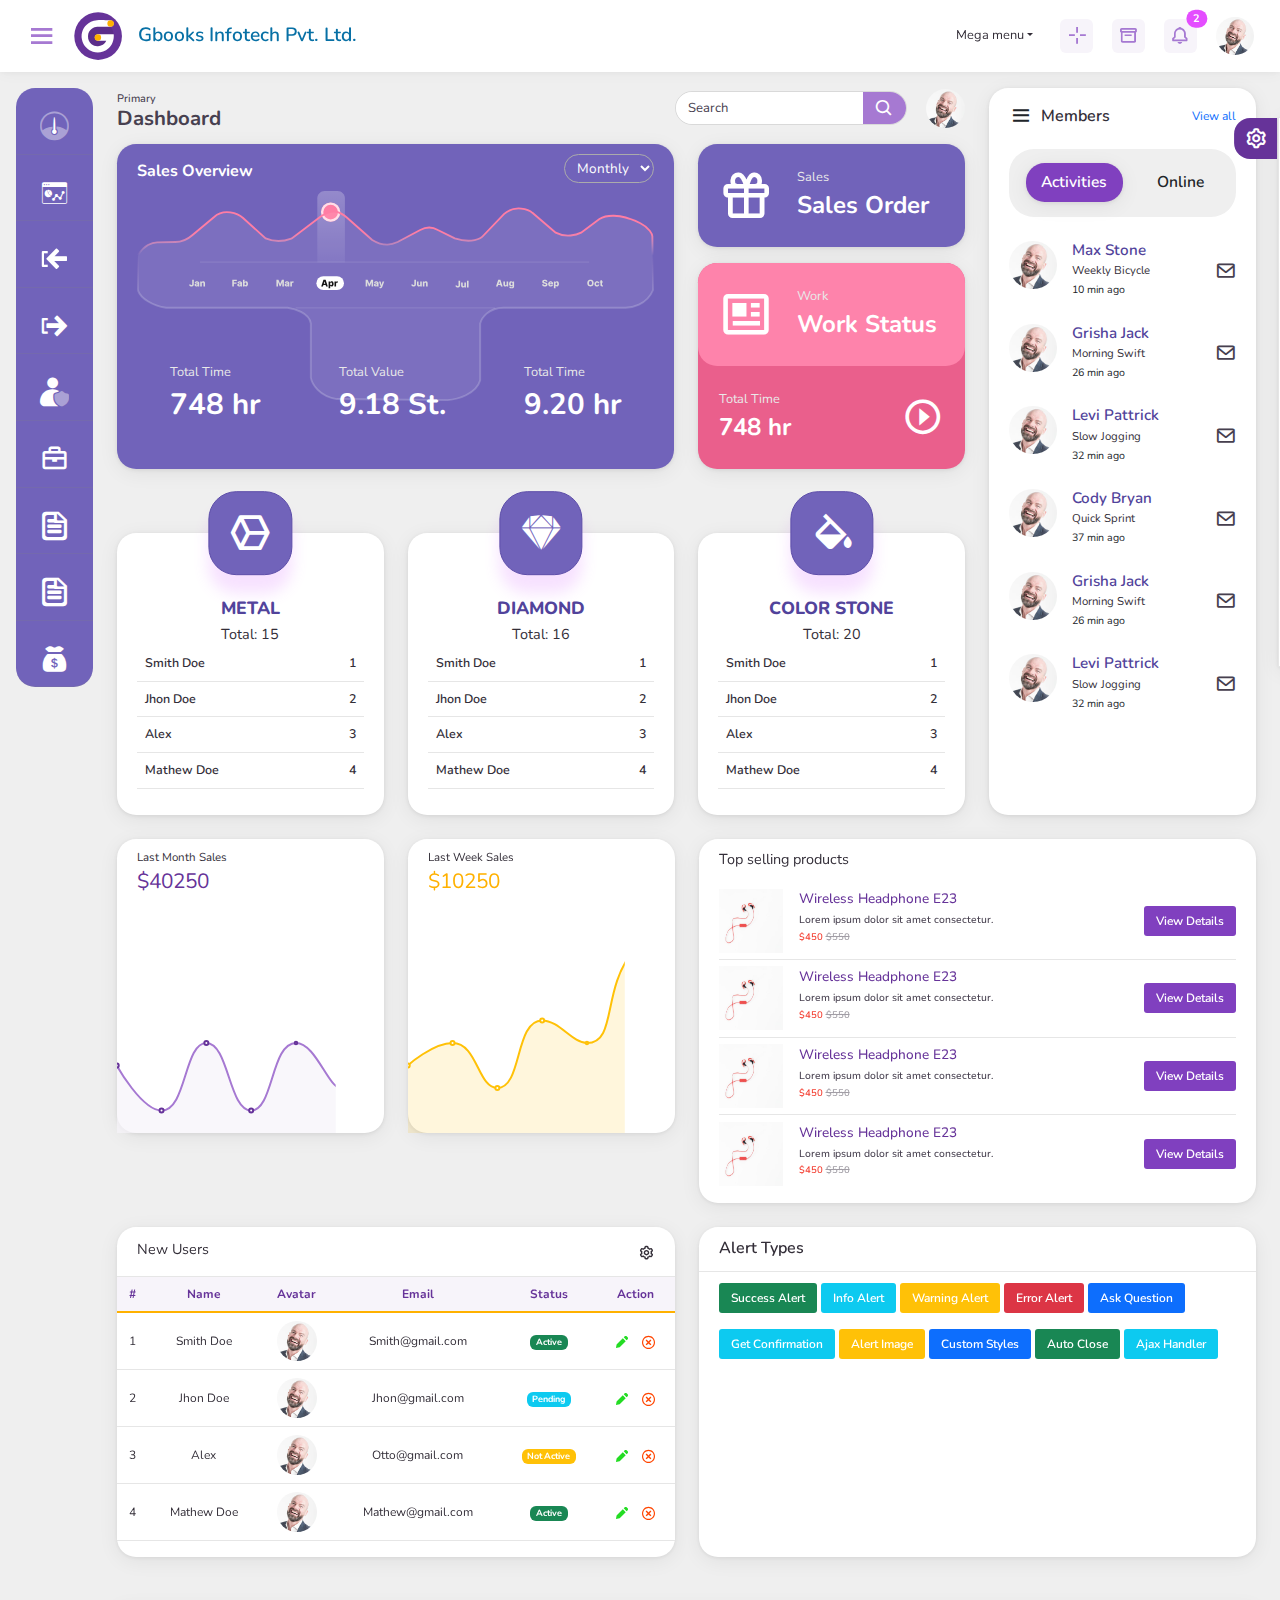
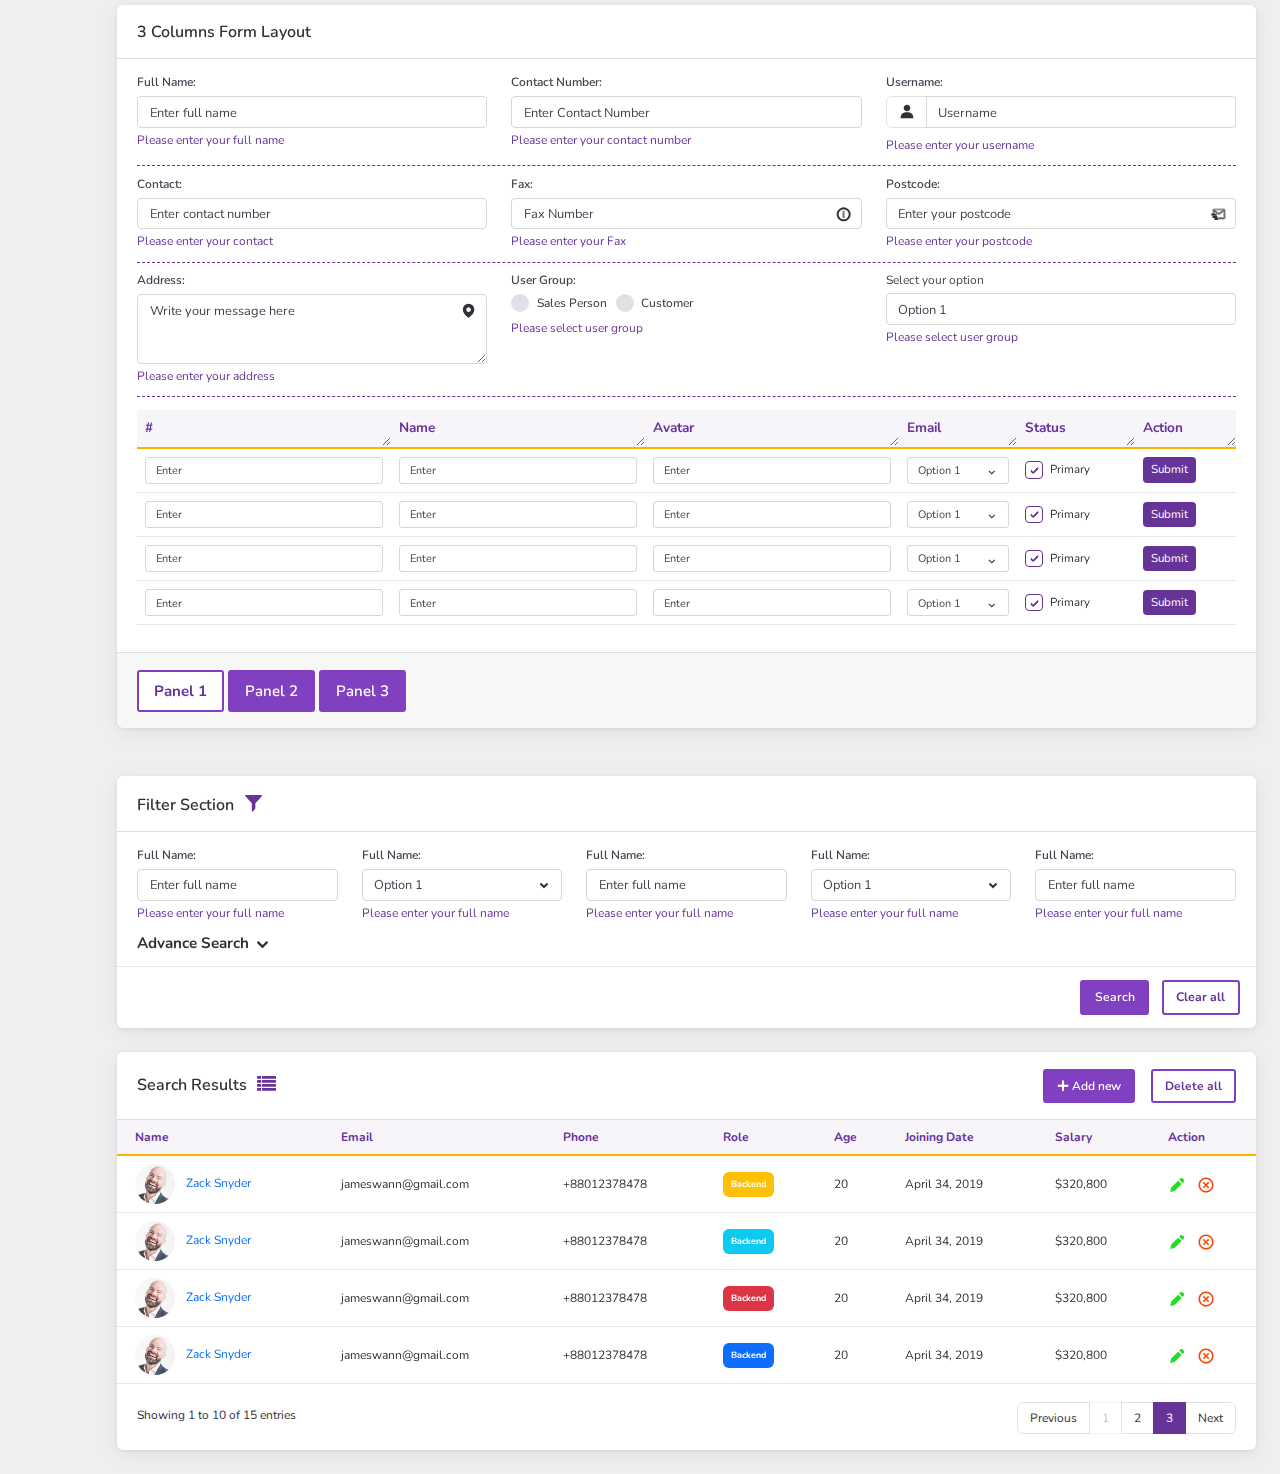
==== commit fb3f2c3b: "project update 2" ====
--- a/newDashboard.html
+++ b/newDashboard.html
@@ -8,9 +8,11 @@
     <link href='https://unpkg.com/boxicons@2.1.4/css/boxicons.min.css' rel='stylesheet'>
     <link href="https://fonts.googleapis.com/css?family=Nunito:300,400,400i,600,700,800,900" rel="stylesheet">
     <link rel="stylesheet" href="./css/colors.css">
+    <link rel="stylesheet" href="./new/css/colors2.css">
     <link rel="stylesheet" href="./css/style.css">
     <link rel="stylesheet" href="./new/css/styles2.css">
     <link rel="stylesheet" href="./css/responsive.css"> 
+    <link rel="stylesheet" href="./new/css/responsive2.css"> 
     <link rel="stylesheet" href="./css/animation.css">
     <title>Dashboard</title>
 </head>
@@ -25,6 +27,7 @@
                             <rect width="400" height="400" fill="var(--bg-secondary)"/>
                             <path d="M251.468 93.4881C279.468 102.191 295.468 134.655 298.968 149.488L254.468 158.488C246.468 124.488 209.135 122.321 191.468 125.488C176.135 126.655 144.868 141.788 142.468 192.988C140.068 244.188 165.135 265.655 177.968 269.988C210.368 285.588 244.135 268.488 256.968 257.988V229.488H206.468V192.988H301.968V279.988C268.968 314.988 173.468 332.488 128.468 284.988C83.4682 237.488 92.4682 149.488 128.468 114.988C164.468 80.4881 213.468 81.6772 251.468 93.4881Z" fill="var(--clr-primary)"/>
                         </svg> -->
+                        <span id="menu-toggler"><i class='bx bx-menu'></i></span>
                         <svg class="brand-logo logo" viewBox="0 0 148 148" fill="none" xmlns="http://www.w3.org/2000/svg">
                             <circle cx="74.38" cy="74.2227" r="73.4891" fill="var(--clr-primary)"/>
                             <circle cx="73.5556" cy="74.6983" r="49.105" fill="hsla(var(--hue), var(--sat), 36%)"/>
@@ -32,10 +35,10 @@
                             <circle cx="112.918" cy="35.1902" r="10" fill="#FFB100"/>
                             <circle cx="73.5556" cy="78.5115" r="10" fill="#FFB100"/>
                         </svg>
-                        <span id="menu-toggler"><i class='bx bx-menu'></i></span>
+                        <h3 class="compName d-none d-sm-block">Gbooks Infotech Pvt. Ltd.</h3>
                     </div>
                 </li>
-                <!-- <li class="d-none d-md-block">
+                <li class="ms-auto">
                     <div class="dropdown">
                         <a class="btn btn-secondary btn-sm dropdown-toggle bg-transparent border-0" href="#" id="dropdownLink" data-bs-toggle="dropdown" aria-expanded="false">Mega menu</a>
                         <div class="dropdown-menu" aria-labelledby="dropdownLink">
@@ -44,14 +47,14 @@
                             <a href="#" class="dropdown-item">Third item</a>
                         </div>
                     </div>
-                </li> -->
-                <li class="d-none d-md-block ms-auto">
+                </li>
+                <!-- <li class="d-none d-md-block">
                     <div class="input-group header-search">
                         <input type="text" class="form-control border-0" placeholder="Search" aria-label="Amount (to nearest dollar)">
                         <button class="input-group-text border-0"><i class='bx bx-search'></i></button>
                     </div>
-                </li>
-                <!-- <li>
+                </li> -->
+                <li class="">
                     <a class="h-pill" href="#"><i class='bx bx-cross'></i></a>
                 </li>
                 <li>
@@ -63,7 +66,7 @@
                             <span id="cart-badge" class="position-absolute top-0 start-100 translate-middle badge rounded-pill" style="font-size: 0.55em; font-family: 'Nunito'; background: #e44dff; display: block;">2</span>
                         </i>
                     </a>
-                </li> -->
+                </li>
                 <li>
                     <div class="dropdown user-dropdown">
                         <a href="#" id="dropdownLink" data-bs-toggle="dropdown" aria-expanded="false"><img src="./img/user.jpg" alt="user"></a>
@@ -222,12 +225,34 @@
 
     <main id="main-content-wrapper">
         <section id="home" class="home">
-            <div class="heading heading--float">
-                <h5>Primary</h5>
-                <h2>Dashboard</h2>
-            </div>
             <div class="row chart-row-1 gy-3">
                 <div class="col-12 col-md-9">
+                    <div class="row gy-3">
+                        <div class="heading heading--float d-flex justify-content-between gap-3">
+                            <div>
+                                <h5>Primary</h5>
+                                <h2>Dashboard</h2>
+                            </div>
+                            <ul class="header-nav" style="font-size: 1.2em;">
+                                <li class="ms-auto">
+                                    <div class="input-group header-search">
+                                        <input type="text" class="form-control border-0" placeholder="Search" aria-label="Amount (to nearest dollar)">
+                                        <button class="input-group-text border-0"><i class='bx bx-search'></i></button>
+                                    </div>
+                                </li>
+                                <li>
+                                    <div class="dropdown user-dropdown">
+                                        <a href="#" id="dropdownLink" data-bs-toggle="dropdown" aria-expanded="false"><img src="./img/user.jpg" alt="user"></a>
+                                        <div class="dropdown-menu" aria-labelledby="dropdownLink">
+                                            <a href="#" class="dropdown-item">First item</a>
+                                            <a href="#" class="dropdown-item">Second item</a>
+                                            <a href="#" class="dropdown-item">Third item</a>
+                                        </div>
+                                    </div>
+                                </li>
+                            </ul>
+                        </div>
+                    </div>
                     <div class="row gy-3">
                         <div class="col-12 col-md-8">
                             <div class="card border-0 card-dark h-100">
@@ -240,7 +265,40 @@
                                             <option value="yearly">Yearly</option>
                                         </select>
                                     </div>
-                                    <div id="eChartBar" style="height: 260px;"></div>
+                                    <!-- <div id="eChartBar" style="height: 260px;"></div> -->
+                                    <img class="img-fluid w-100" src="./new/img/chart2.svg" alt="bar chart">
+                                    <div class="main-chart-label">
+                                        <div class="summary summary-dark">
+                                            <div class="card">
+                                                <div class="card-body d-flex align-items-center">
+                                                    <div class="content floating chart-label">
+                                                        <p class="mb-0">Total Time</p>
+                                                        <p class="mb-0">748 hr</p>
+                                                    </div>
+                                                </div>
+                                            </div>
+                                        </div>
+                                        <div class="summary summary-dark">
+                                            <div class="card">
+                                                <div class="card-body d-flex align-items-center">
+                                                    <div class="content floating chart-label">
+                                                        <p class="mb-0">Total Value</p>
+                                                        <p class="mb-0">9.18 St.</p>
+                                                    </div>
+                                                </div>
+                                            </div>
+                                        </div>
+                                        <div class="summary summary-dark">
+                                            <div class="card">
+                                                <div class="card-body d-flex align-items-center">
+                                                    <div class="content floating chart-label">
+                                                        <p class="mb-0">Total Time</p>
+                                                        <p class="mb-0">9.20 hr</p>
+                                                    </div>
+                                                </div>
+                                            </div>
+                                        </div>
+                                    </div>
                                 </div>
                             </div>
                         </div>
@@ -589,48 +647,6 @@
                                         <th draggable="true" scope="col">Action</th>
                                     </tr>
                                 </thead>
-                                <script>
-                                    var dragCol = null;
-                                    function handleDragStart(e) {
-                                        dragCol = this;
-                                        e.dataTransfer.efferAllowed = 'move';
-                                        e.dataTransfer.setData('text/html', this.outerHTML);
-                                    }
-                                    function handleDragOver(e) {
-                                        if (e.preventDefault) {
-                                            e.preventDefault();
-                                        }
-                                        e.dataTransfer.dropEffect = 'move';
-                                        return false;
-                                    }
-                                    function handleDrop(e) {
-                                        if (e.stopPropagation) {
-                                            e.stopPropagation();
-                                        }
-                                        if (dragCol !== this) {
-                                            var sourceIndex = Array.from(dragCol.parentNode.children).indexOf(dragCol);
-                                            var targetIndex = Array.from(this.parentNode.children).indexOf(this);
-                                            var table = document.getElementById('draggable-table');
-                                            var rows = table.rows;
-                                            for (var i=0; i<rows.length; i++) {
-                                                var sourceCell = rows[i].cells[sourceIndex];
-                                                var targetCell = rows[i].cells[targetIndex];
-                                                var tempHTML = sourceCell.innerHTML;
-                                                sourceCell.innerHTML = targetCell.innerHTML;
-                                                targetCell.innerHTML = tempHTML;
-                                            }
-                                        }
-                                        return false;
-                                    }
-                                    var cols = document.querySelectorAll('#draggable-table th');
-                                    console.log(cols);
-                                    [].forEach.call(cols, function(col) {
-                                        col.addEventListener('dragstart', handleDragStart, false);
-                                        col.addEventListener('dragover', handleDragOver, false);
-                                        col.addEventListener('drop', handleDrop, false);
-                                    })
-                                </script>
-
                                 <tbody>
                                     <tr>
                                         <td>1</td>
@@ -1355,7 +1371,7 @@
 
     var lineChart1 = echarts.init(document.getElementById('line-chart-1'));
     var lineChart2 = echarts.init(document.getElementById('line-chart-2'));
-    var eChartBar = echarts.init(document.getElementById('eChartBar'));
+    // var eChartBar = echarts.init(document.getElementById('eChartBar'));
     // var eChartPie = echarts.init(document.getElementById('eChartPie'));
 
     const hue = getComputedStyle(document.body).getPropertyValue('--hue');
@@ -1537,23 +1553,23 @@
         });
     }
 
-    if (eChartBar) {
-        eChartBar.setOption(barChartOption);
-        $(window).on('resize', function () {
-            setTimeout(function () {
-                eChartBar.resize();
-            }, 500);
-        });
-    }
-
-    if (eChartPie) {
-        eChartPie.setOption(pieChartOptions);
-        $(window).on('resize', function () {
-            setTimeout(function () {
-                eChartPie.resize();
-            }, 500);
-        });
-    }   
+    // if (eChartBar) {
+    //     eChartBar.setOption(barChartOption);
+    //     $(window).on('resize', function () {
+    //         setTimeout(function () {
+    //             eChartBar.resize();
+    //         }, 500);
+    //     });
+    // }
+
+    // if (eChartPie) {
+    //     eChartPie.setOption(pieChartOptions);
+    //     $(window).on('resize', function () {
+    //         setTimeout(function () {
+    //             eChartPie.resize();
+    //         }, 500);
+    //     });
+    // }   
 </script>
 </body>
 </html>
--- a/css/colors.css
+++ b/css/colors.css
@@ -22,15 +22,6 @@
 
     --menu-left-offset: 93px;
     --menu-top-offset: 72px;
-
-    /* New Dashboard colors */
-    --bg-primary-2: #efefef;
-    --clr-primary-2: #7163ba;
-    --clr-secondary-2: #ec608d;
-    --clr-tertiary-2: hsl(41.65deg 100% 50%);
-    --text-primary-2: #51439b;
-    --bRadius: 1.2em;
-    --bx-clrShadow-1: rgb(213 107 255 / 20%) 0px 18px 15px;
 }
 
 .dark-mode {
--- a/new/css/colors2.css
+++ b/new/css/colors2.css
@@ -0,0 +1,20 @@
+:root {
+    /* New Dashboard colors */
+    --bg-primary-2: #efefef;
+    --clr-primary-2: #7163ba;
+    --clr-secondary-2: #ec608d;
+    --clr-tertiary-2: hsl(41.65deg 100% 50%);
+    --text-primary-2: #51439b;
+    --bRadius: 1.2em;
+    --bx-clrShadow-1: rgb(213 107 255 / 20%) 0px 18px 15px;
+}
+
+@media only screen and (max-width: 576px) {
+    :root {
+        --menu-left-offset: 0;          /* to prevent unwanted streching of bar chart in mobile view. */
+    }
+}
+
+/* .dark-mode {
+
+} */
--- a/new/css/styles2.css
+++ b/new/css/styles2.css
@@ -1,8 +1,11 @@
 body {
     background: var(--bg-primary-2);
 }
+section {
+    padding: 1.5em;
+}
 section.home {
-    padding: 1em 1.6em 2vw;
+    padding-top: 1em;
 }
 /* sidebar start */
 .sidebar ul {
@@ -235,4 +238,27 @@
 .card-type-1 table {
     font-weight: 600;
     font-size: 0.78em;
+}
+
+.main-chart-label {
+    display: flex;
+    justify-content: space-between;
+    position: absolute;
+    left: 0;
+    bottom: 1.2em;
+    width: 100%;
+    padding: 0 2em;
+}
+.main-chart-label .card {
+    background: transparent !important;
+    box-shadow: none;
+}
+.main-chart-label .summary.summary-dark .card .content p:last-child {
+    font-size: clamp(1em, 2.3vw, 1.9em);
+}
+.compName {
+    color: #0770a5;
+    font-size: 1.2em;
+    margin-bottom: 0;
+    font-weight: 600;
 }--- a/new/css/responsive2.css
+++ b/new/css/responsive2.css
@@ -0,0 +1,21 @@
+@media only screen and (max-width: 576px) {
+    section {
+        padding: 1em;
+    }
+    .card-type-1 .card-body {
+        padding-bottom: 1.5em;
+    }
+    .card-type-1 .table-responsive {
+        height: auto;
+        max-height: 13em;
+    }
+    .users-list ul .list-card {
+        gap: 1.5em;
+    }
+    .color-modal {
+        top: 11vh;
+    }
+    .main-chart-label .card-body {
+        padding: 0;
+    }
+}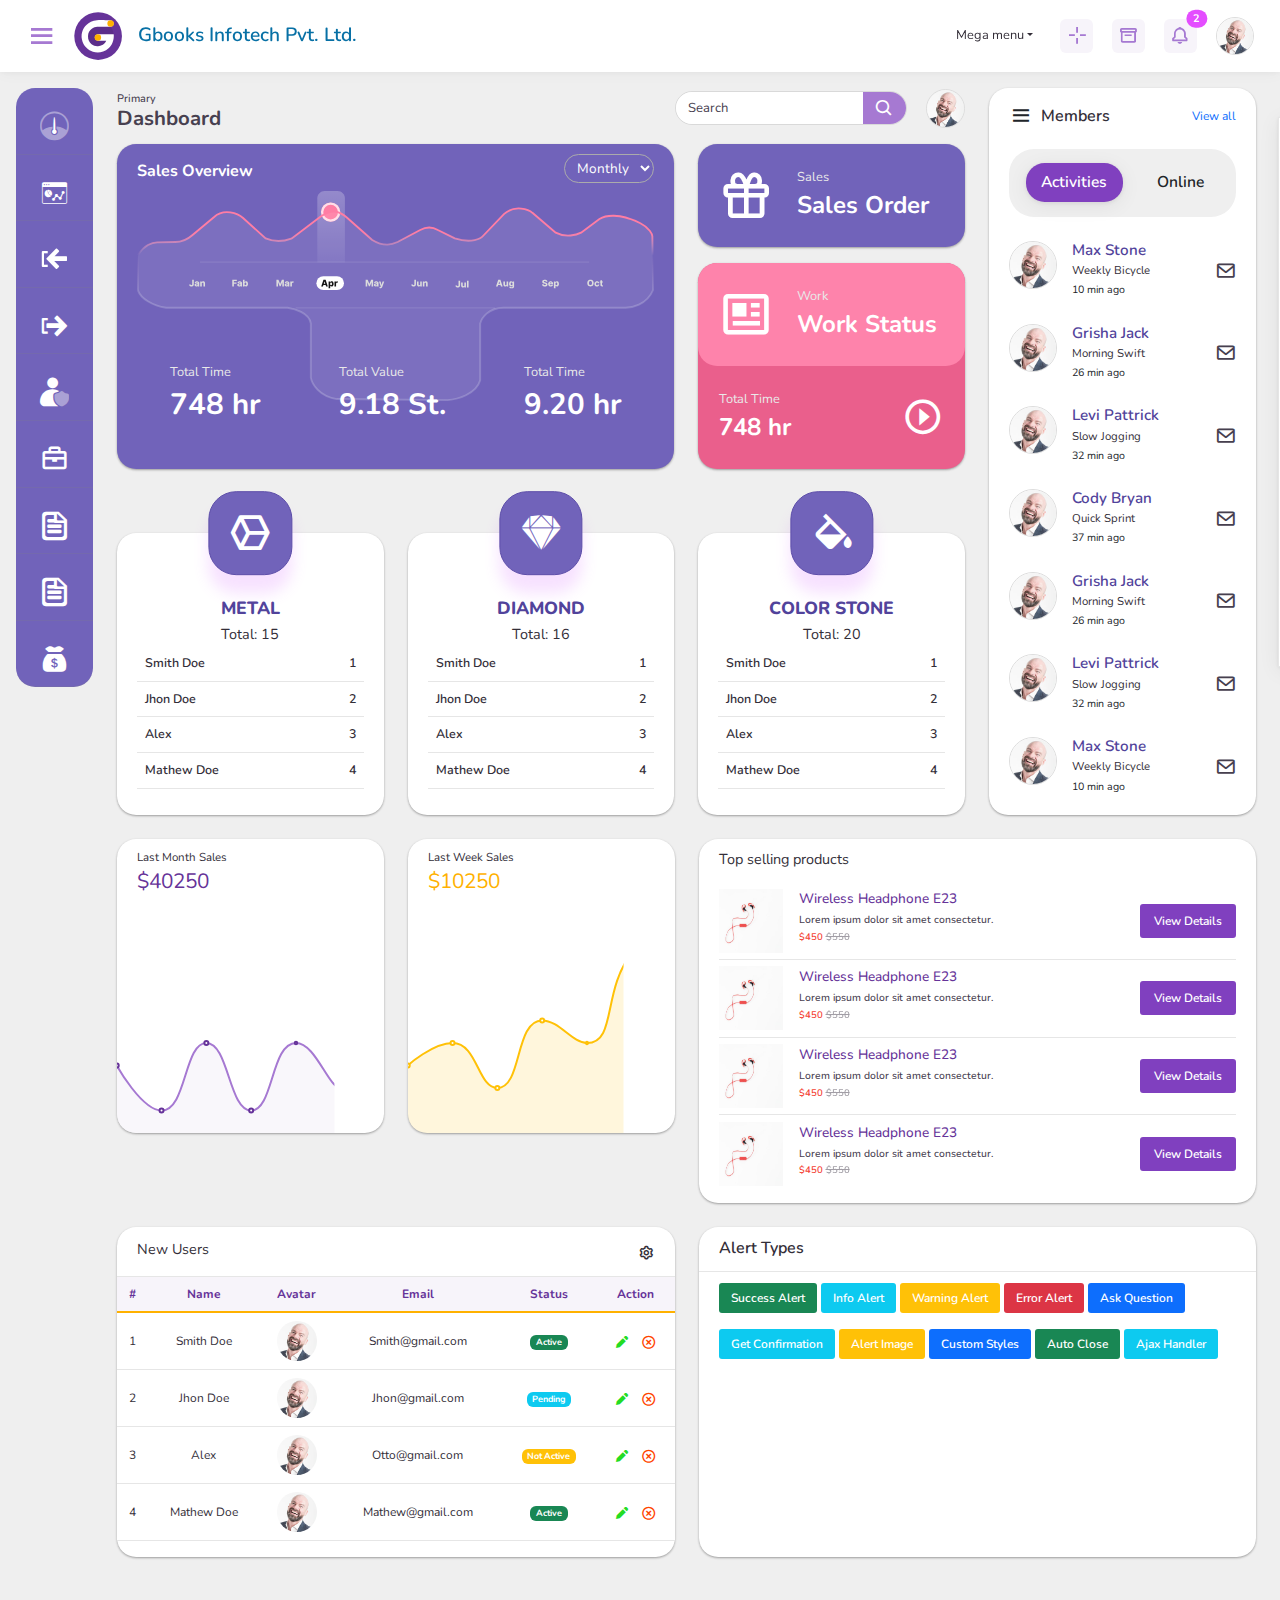
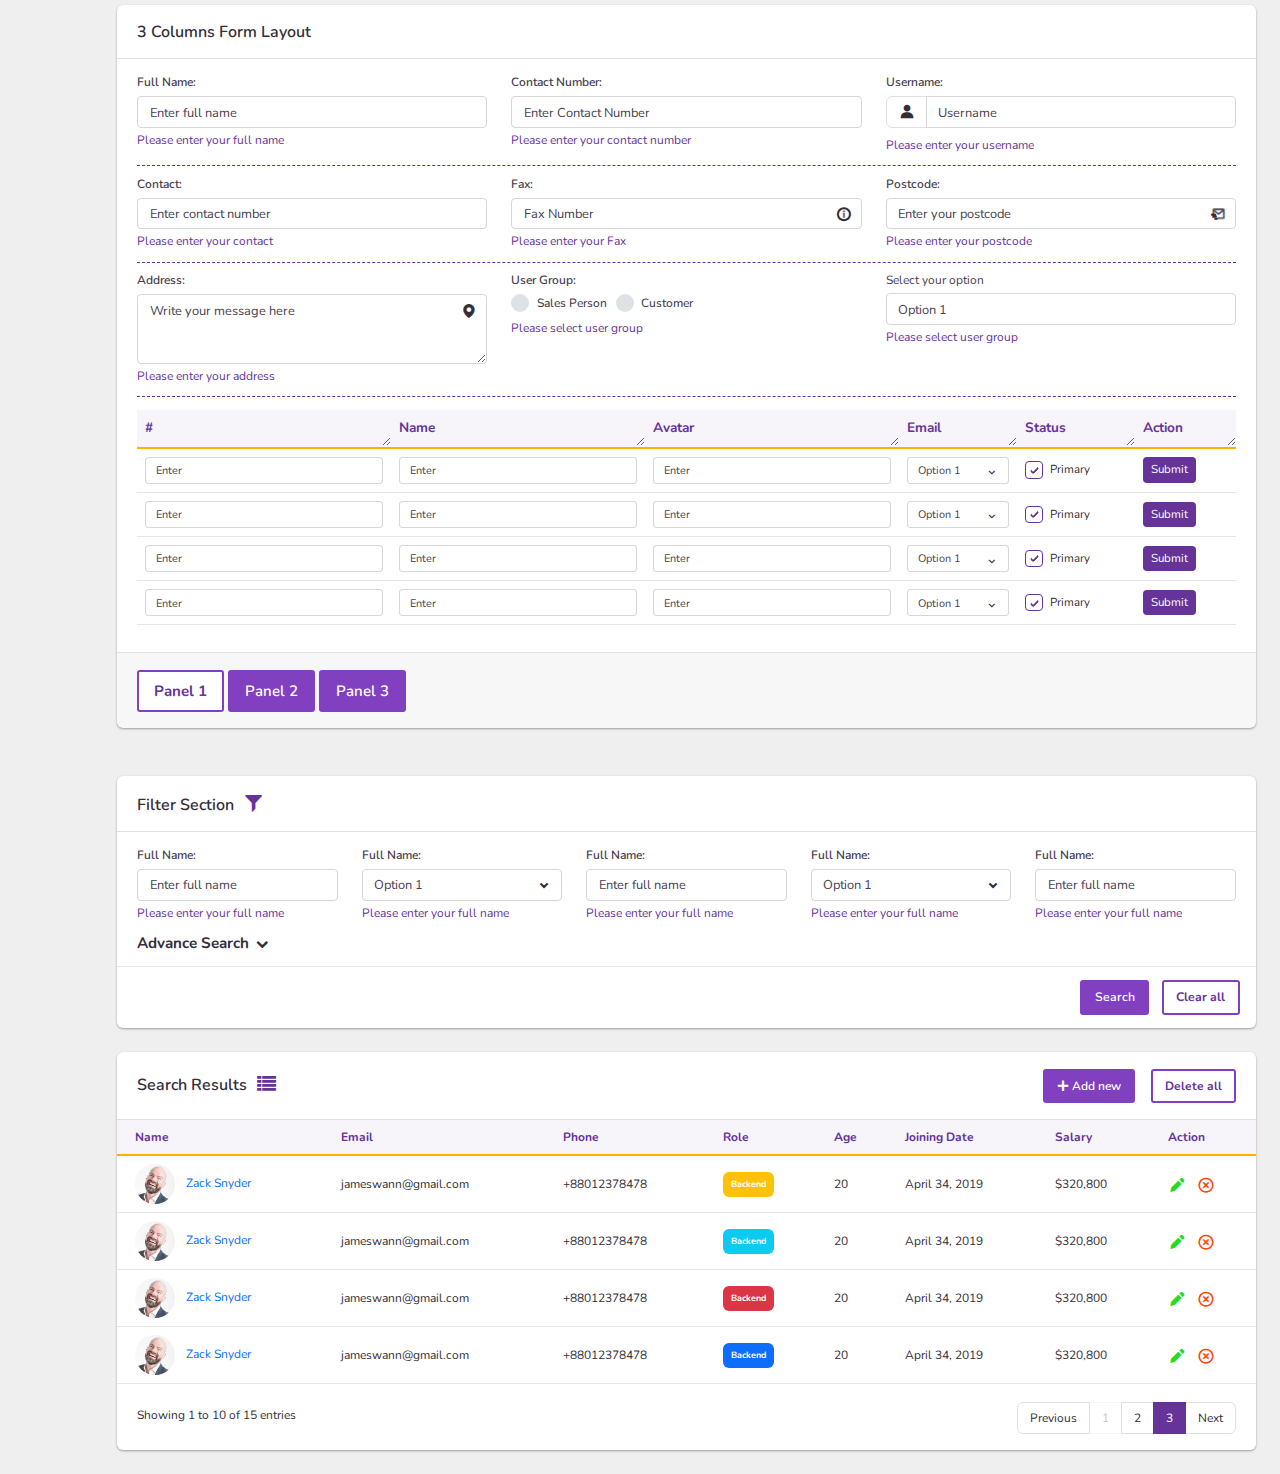
==== commit 358ee52e: "box shadow changed" ====
--- a/newDashboard.html
+++ b/newDashboard.html
@@ -255,7 +255,7 @@
                     </div>
                     <div class="row gy-3">
                         <div class="col-12 col-md-8">
-                            <div class="card border-0 card-dark h-100">
+                            <div class="card border-0 card-dark h-100 overflow-hidden">
                                 <div class="card-body">
                                     <div class="chart-label d-flex justify-content-between mb-2 align-items-end">
                                         <p class="chart-title">Sales Overview</p>
@@ -512,6 +512,17 @@
                                         <i class='bx bx-envelope ms-auto my-auto'></i>
                                     </div>
                                 </li>
+                                <li>
+                                    <div class="list-card">
+                                        <img class="rounded-circle m-0 avatar-sm-table " src="./img/user.jpg" alt="user">
+                                        <div>
+                                            <h4>Max Stone</h4>
+                                            <p>Weekly Bicycle</p>
+                                            <span>10 min ago</span>
+                                        </div>
+                                        <i class='bx bx-envelope ms-auto my-auto'></i>
+                                    </div>
+                                </li>
                             </ul>                         
                         </div>
                     </div>
@@ -522,7 +533,7 @@
                 <div class="col-12 col-md-6">
                     <div class="row gy-3">
                         <div class="col-12 col-md-6">
-                            <div class="card border-0 eChart">
+                            <div class="card border-0 eChart overflow-hidden">
                                 <div class="card-body">
                                     <p class="mb-0">Last Month Sales</p>
                                     <p style="color: var(--clr-primary)" class="mb-0">$40250</p>
@@ -543,7 +554,7 @@
                             </div>
                         </div>
                         <div class="col-12 col-md-6">
-                            <div class="card border-0 eChart">
+                            <div class="card border-0 eChart overflow-hidden">
                                 <div class="card-body">
                                     <p class="mb-0">Last Week Sales</p>
                                     <p class="mb-0" style="color: var(--clr-secondary);">$10250</p>
@@ -580,7 +591,7 @@
                                                 <p>$450 <span class="text-decoration-line-through">$550</span></p>
                                             </div>
                                         </div>
-                                        <button class="controlled-btn border-0" type="button">View Details</button>
+                                        <button class="controlled-btn" type="button">View Details</button>
                                     </li>
                                     <li> 
                                         <div>
@@ -591,7 +602,7 @@
                                                 <p>$450 <span class="text-decoration-line-through">$550</span></p>
                                             </div>
                                         </div>
-                                        <button class="controlled-btn border-0" type="button">View Details</button>
+                                        <button class="controlled-btn" type="button">View Details</button>
                                     </li>
                                     <li>
                                         <div>
@@ -602,7 +613,7 @@
                                                 <p>$450 <span class="text-decoration-line-through">$550</span></p>
                                             </div>
                                         </div>
-                                        <button class="controlled-btn border-0" type="button">View Details</button>
+                                        <button class="controlled-btn" type="button">View Details</button>
                                     </li>
                                     <li>
                                         <div>
@@ -613,7 +624,7 @@
                                                 <p>$450 <span class="text-decoration-line-through">$550</span></p>
                                             </div>
                                         </div>
-                                        <button class="controlled-btn border-0" type="button">View Details</button>
+                                        <button class="controlled-btn" type="button">View Details</button>
                                     </li>
                                 </ul>
                             </div>
@@ -1050,9 +1061,9 @@
                     <span class="checkmark"></span>
                 </label>
             </div>
-            <span id="panel-toggler">
+            <!-- <span id="panel-toggler">
                 <i class='bx bx-cog'></i>
-            </span>
+            </span> -->
         </div>
 
         <section class="filter-section">
--- a/new/css/colors2.css
+++ b/new/css/colors2.css
@@ -7,6 +7,7 @@
     --text-primary-2: #51439b;
     --bRadius: 1.2em;
     --bx-clrShadow-1: rgb(213 107 255 / 20%) 0px 18px 15px;
+    --bx-shadow-dark: rgba(0, 0, 0, 0.12) 0px 1px 3px, rgba(0, 0, 0, 0.24) 0px 1px 2px;
 }
 
 @media only screen and (max-width: 576px) {
--- a/new/css/styles2.css
+++ b/new/css/styles2.css
@@ -180,6 +180,7 @@
 .list-card img {
     font-size: 0.75em;
     max-height: 3rem;
+    border: 1px solid #dddddd;
 }
 .list-card > div {
     text-align: left;
@@ -251,7 +252,7 @@
 }
 .main-chart-label .card {
     background: transparent !important;
-    box-shadow: none;
+    box-shadow: none !important;
 }
 .main-chart-label .summary.summary-dark .card .content p:last-child {
     font-size: clamp(1em, 2.3vw, 1.9em);
@@ -261,4 +262,13 @@
     font-size: 1.2em;
     margin-bottom: 0;
     font-weight: 600;
+}
+.card {
+    box-shadow: var(--bx-shadow-dark);
+}
+.home .card {
+    box-shadow: var(--bx-shadow-dark);
+}
+.user-dropdown img {
+    border: 1px solid #dddddd;
 }